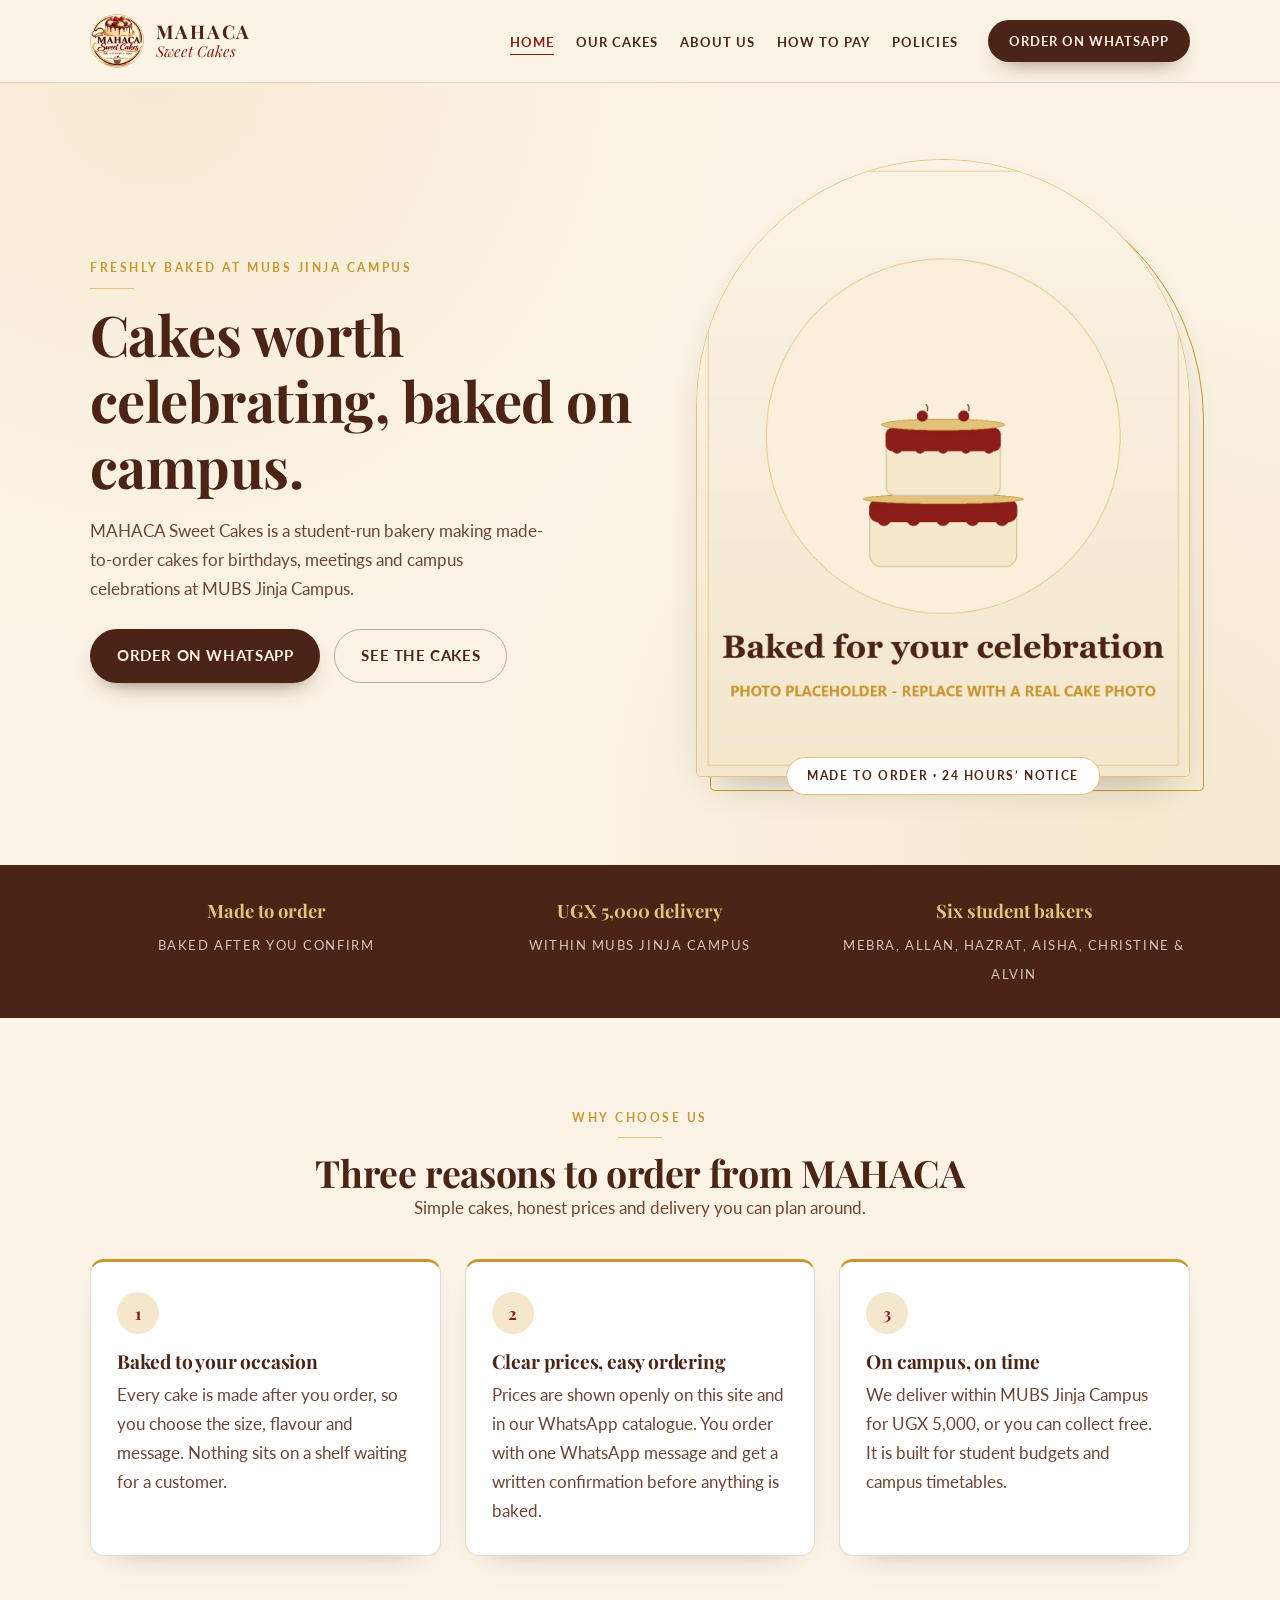
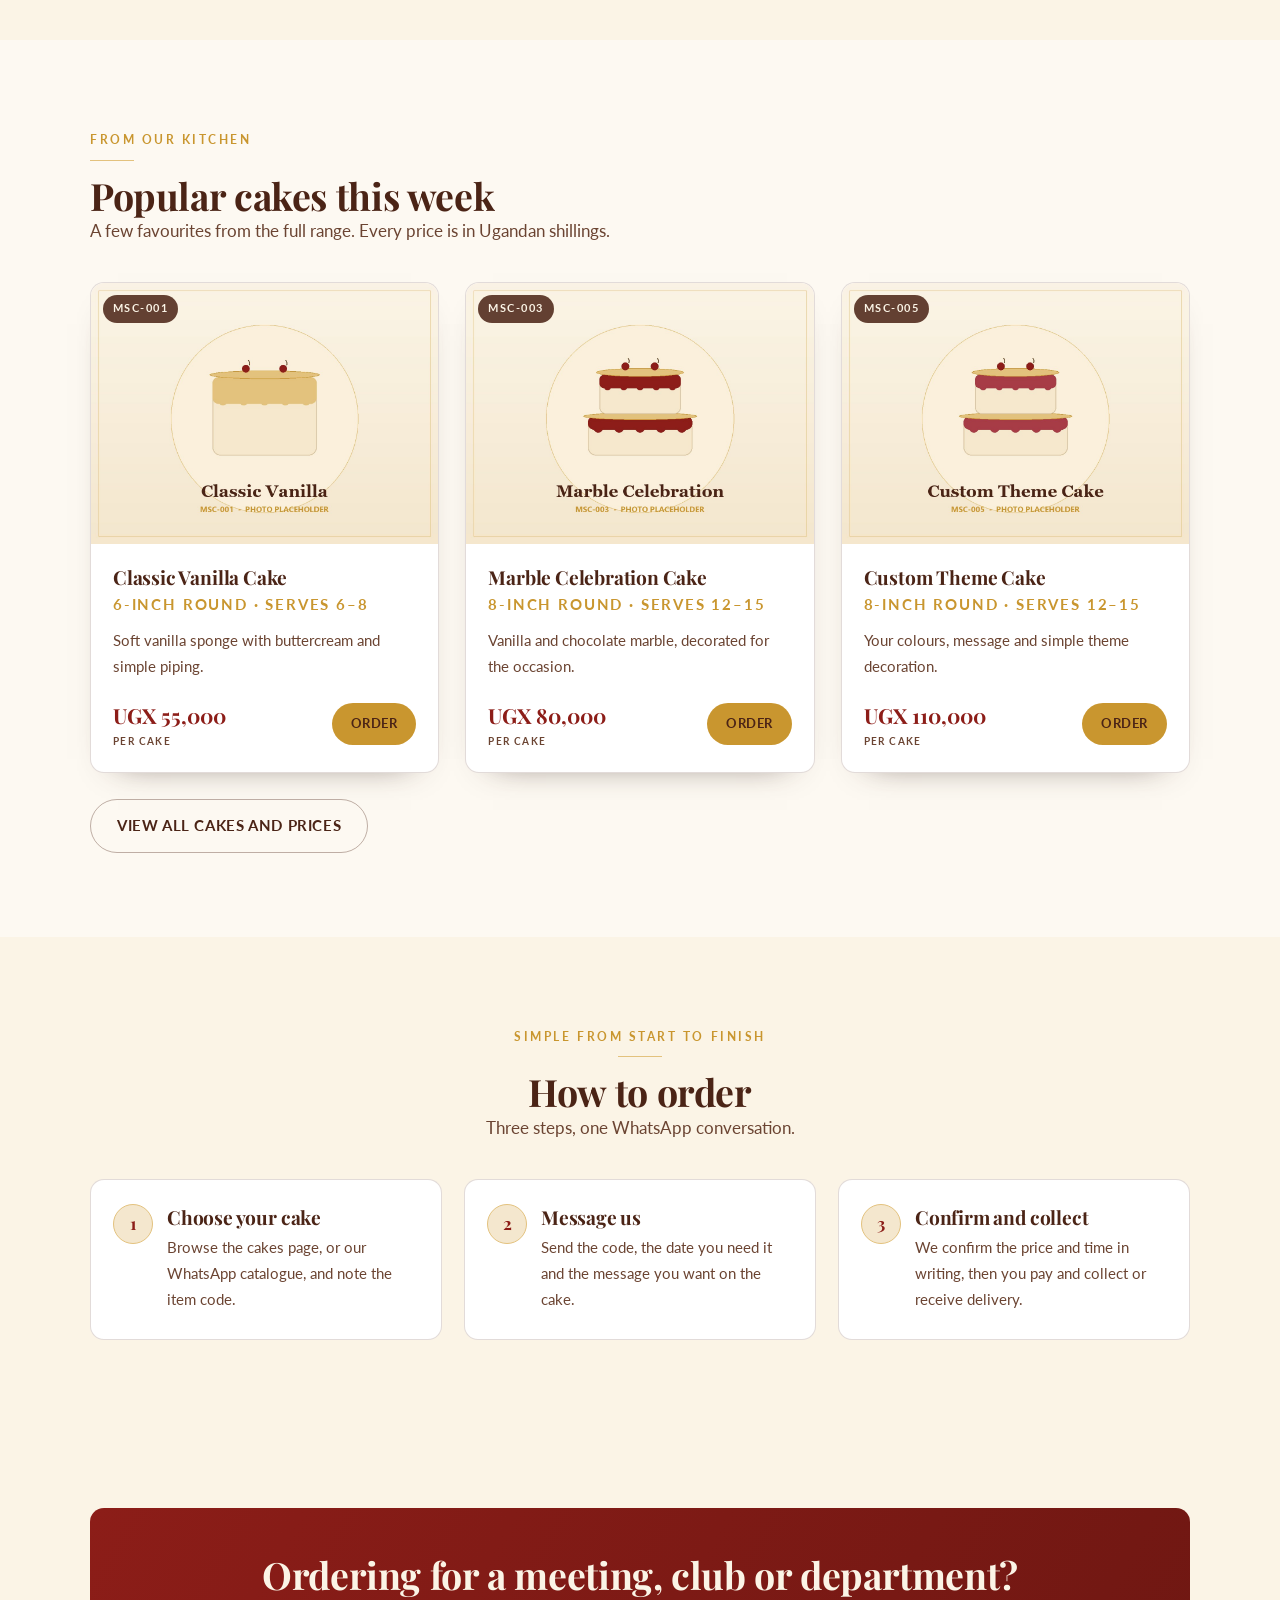
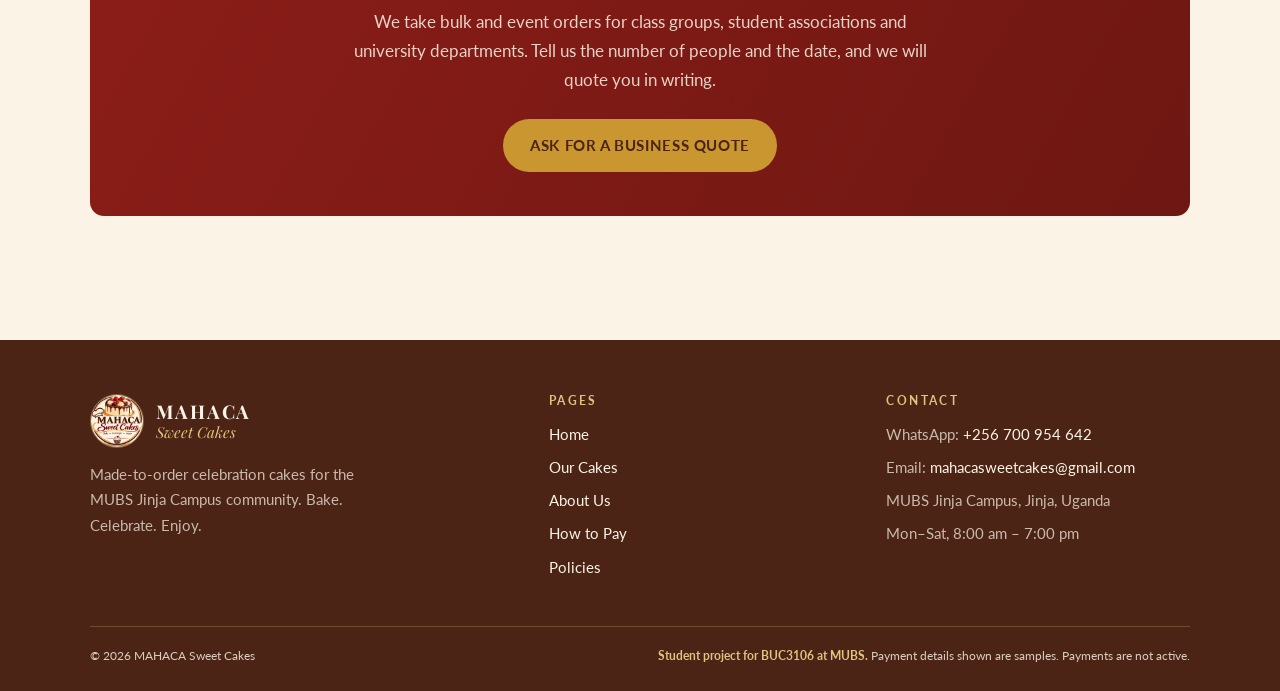
==== index.html @ 03cca128 "first commit" ====
<!DOCTYPE html>
<html lang="en">
<head>
  <meta charset="UTF-8">
  <meta name="viewport" content="width=device-width, initial-scale=1.0">
  <title>MAHACA Sweet Cakes | Made-to-order cakes at MUBS Jinja Campus</title>
  <meta name="description" content="MAHACA Sweet Cakes is a student-run bakery making made-to-order celebration cakes for the MUBS Jinja Campus community. Browse the cakes and order on WhatsApp.">
  <link rel="icon" type="image/png" href="images/logo.png">

  <!-- Fonts: Playfair Display for headings, Lato for body text -->
  <link rel="preconnect" href="https://fonts.googleapis.com">
  <link rel="preconnect" href="https://fonts.gstatic.com" crossorigin>
  <link href="https://fonts.googleapis.com/css2?family=Lato:wght@400;700&family=Playfair+Display:ital,wght@0,600;0,700;1,500&display=swap" rel="stylesheet">

  <!-- One stylesheet is shared by every page of the site -->
  <link rel="stylesheet" href="style.css">
</head>
<body>

<a class="skip-link" href="#main">Skip to content</a>


<!-- ============ HEADER AND MENU (same on every page) ============ -->
<header class="site-header">
  <div class="container">

    <a class="brand" href="index.html">
      <img class="brand-mark" src="images/logo.png" alt="MAHACA Sweet Cakes logo" width="54" height="54">
      <span>
        <span class="brand-name">Mahaca</span>
        <span class="brand-sub">Sweet Cakes</span>
      </span>
    </a>

    <nav class="site-nav" aria-label="Main menu">
      <!-- Hidden checkbox: on a phone, tapping the menu button opens the menu.
           This keeps the site HTML and CSS only, with no JavaScript. -->
      <input class="menu-toggle" type="checkbox" id="menu-toggle">
      <label class="menu-btn" for="menu-toggle">
        <span></span><span></span><span></span>
        <span class="sr-only">Open menu</span>
      </label>

      <ul class="nav-list">
        <li><a href="index.html" aria-current="page">Home</a></li>
        <li><a href="products.html">Our Cakes</a></li>
        <li><a href="about.html">About Us</a></li>
        <li><a href="pay.html">How to Pay</a></li>
        <li><a href="policies.html">Policies</a></li>
        <li class="nav-cta">
          <a class="btn btn--primary btn--small" href="https://wa.me/256700954642?text=Hello%20MAHACA%20Sweet%20Cakes%2C%20I%20would%20like%20to%20order%20a%20cake.">Order on WhatsApp</a>
        </li>
      </ul>
    </nav>

  </div>
</header>

<main id="main">

  <!-- ============ HERO: big heading, one sentence about us, order button ============ -->
  <section class="hero">
    <div class="container hero-grid">

      <div class="hero-copy">
        <span class="eyebrow">Freshly baked at MUBS Jinja Campus</span>
        <h1>Cakes worth celebrating, baked on campus.</h1>
        <p class="lead">
          MAHACA Sweet Cakes is a student-run bakery making made-to-order cakes for
          birthdays, meetings and campus celebrations at MUBS Jinja Campus.
        </p>
        <div class="btn-row">
          <a class="btn btn--primary" href="https://wa.me/256700954642?text=Hello%20MAHACA%20Sweet%20Cakes%2C%20I%20would%20like%20to%20order%20a%20cake.">Order on WhatsApp</a>
          <a class="btn btn--ghost" href="products.html">See the cakes</a>
        </div>
      </div>

      <figure class="hero-figure">
        <!-- Replace images/hero.jpg with a real photo of your cake -->
        <img src="images/hero.jpg" alt="Illustration of a two-tier celebration cake with chocolate and cream icing" width="1200" height="1500">
        <figcaption class="hero-badge">Made to order &middot; 24 hours&rsquo; notice</figcaption>
      </figure>

    </div>
  </section>

  <!-- ============ QUICK FACTS STRIP ============ -->
  <section class="facts" aria-label="At a glance">
    <div class="container facts-grid">
      <div class="fact">
        <strong>Made to order</strong>
        <span>Baked after you confirm</span>
      </div>
      <div class="fact">
        <strong>UGX 5,000 delivery</strong>
        <span>Within MUBS Jinja Campus</span>
      </div>
      <div class="fact">
        <strong>Six student bakers</strong>
        <span>Mebra, Allan, Hazrat, Aisha, Christine &amp; Alvin</span>
      </div>
    </div>
  </section>

  <!-- ============ THREE REASONS TO CHOOSE US (required on the home page) ============ -->
  <section class="section" id="why-us">
    <div class="container">

      <div class="section-head section-head--center">
        <span class="eyebrow">Why choose us</span>
        <h2>Three reasons to order from MAHACA</h2>
        <p class="lead">Simple cakes, honest prices and delivery you can plan around.</p>
      </div>

      <div class="reasons">

        <article class="reason">
          <span class="reason-number">1</span>
          <h3>Baked to your occasion</h3>
          <p>
            Every cake is made after you order, so you choose the size, flavour and
            message. Nothing sits on a shelf waiting for a customer.
          </p>
        </article>

        <article class="reason">
          <span class="reason-number">2</span>
          <h3>Clear prices, easy ordering</h3>
          <p>
            Prices are shown openly on this site and in our WhatsApp catalogue.
            You order with one WhatsApp message and get a written confirmation
            before anything is baked.
          </p>
        </article>

        <article class="reason">
          <span class="reason-number">3</span>
          <h3>On campus, on time</h3>
          <p>
            We deliver within MUBS Jinja Campus for UGX 5,000, or you can collect
            free. It is built for student budgets and campus timetables.
          </p>
        </article>

      </div>
    </div>
  </section>

  <!-- ============ FEATURED CAKES ============ -->
  <section class="section" id="featured" style="background: rgba(255,255,255,0.5);">
    <div class="container">

      <div class="section-head">
        <span class="eyebrow">From our kitchen</span>
        <h2>Popular cakes this week</h2>
        <p class="lead">A few favourites from the full range. Every price is in Ugandan shillings.</p>
      </div>

      <div class="product-grid">

        <article class="product-card">
          <div class="product-media">
            <img src="images/product1.jpg" alt="Placeholder photo of the Classic Vanilla Cake" width="1200" height="900" loading="lazy">
            <span class="product-code">MSC-001</span>
          </div>
          <div class="product-body">
            <h3>Classic Vanilla Cake</h3>
            <p class="product-size">6-inch round &middot; serves 6&ndash;8</p>
            <p>Soft vanilla sponge with buttercream and simple piping.</p>
            <div class="product-foot">
              <span class="price">UGX 55,000<small>per cake</small></span>
              <a class="btn btn--gold btn--small" href="https://wa.me/256700954642?text=Hello%20MAHACA%2C%20I%20would%20like%20to%20order%20MSC-001%20Classic%20Vanilla%20Cake.">Order</a>
            </div>
          </div>
        </article>

        <article class="product-card">
          <div class="product-media">
            <img src="images/product3.jpg" alt="Placeholder photo of the Marble Celebration Cake" width="1200" height="900" loading="lazy">
            <span class="product-code">MSC-003</span>
          </div>
          <div class="product-body">
            <h3>Marble Celebration Cake</h3>
            <p class="product-size">8-inch round &middot; serves 12&ndash;15</p>
            <p>Vanilla and chocolate marble, decorated for the occasion.</p>
            <div class="product-foot">
              <span class="price">UGX 80,000<small>per cake</small></span>
              <a class="btn btn--gold btn--small" href="https://wa.me/256700954642?text=Hello%20MAHACA%2C%20I%20would%20like%20to%20order%20MSC-003%20Marble%20Celebration%20Cake.">Order</a>
            </div>
          </div>
        </article>

        <article class="product-card">
          <div class="product-media">
            <img src="images/product5.jpg" alt="Placeholder photo of the Custom Theme Cake" width="1200" height="900" loading="lazy">
            <span class="product-code">MSC-005</span>
          </div>
          <div class="product-body">
            <h3>Custom Theme Cake</h3>
            <p class="product-size">8-inch round &middot; serves 12&ndash;15</p>
            <p>Your colours, message and simple theme decoration.</p>
            <div class="product-foot">
              <span class="price">UGX 110,000<small>per cake</small></span>
              <a class="btn btn--gold btn--small" href="https://wa.me/256700954642?text=Hello%20MAHACA%2C%20I%20would%20like%20to%20order%20MSC-005%20Custom%20Theme%20Cake.">Order</a>
            </div>
          </div>
        </article>

      </div>

      <div class="btn-row">
        <a class="btn btn--ghost" href="products.html">View all cakes and prices</a>
      </div>

    </div>
  </section>

  <!-- ============ HOW ORDERING WORKS ============ -->
  <section class="section" id="how-to-order">
    <div class="container">

      <div class="section-head section-head--center">
        <span class="eyebrow">Simple from start to finish</span>
        <h2>How to order</h2>
        <p class="lead">Three steps, one WhatsApp conversation.</p>
      </div>

      <div class="steps">
        <div class="step">
          <h3>Choose your cake</h3>
          <p>Browse the cakes page, or our WhatsApp catalogue, and note the item code.</p>
        </div>
        <div class="step">
          <h3>Message us</h3>
          <p>Send the code, the date you need it and the message you want on the cake.</p>
        </div>
        <div class="step">
          <h3>Confirm and collect</h3>
          <p>We confirm the price and time in writing, then you pay and collect or receive delivery.</p>
        </div>
      </div>

    </div>
  </section>

  <!-- ============ BUSINESS / BULK ORDERS ============ -->
  <section class="section section--tight">
    <div class="container">
      <div class="bulk-banner">
        <h2>Ordering for a meeting, club or department?</h2>
        <p>
          We take bulk and event orders for class groups, student associations and
          university departments. Tell us the number of people and the date, and we
          will quote you in writing.
        </p>
        <a class="btn btn--gold" href="https://wa.me/256700954642?text=Hello%20MAHACA%2C%20I%20would%20like%20a%20quote%20for%20a%20bulk%20or%20event%20cake%20order.">Ask for a business quote</a>
      </div>
    </div>
  </section>

</main>

<!-- ============ FOOTER (same on every page) ============ -->
<footer class="site-footer">
  <div class="container">

    <div class="footer-grid">

      <div class="footer-brand">
        <a class="brand" href="index.html">
          <img class="brand-mark" src="images/logo.png" alt="" width="54" height="54">
          <span>
            <span class="brand-name">Mahaca</span>
            <span class="brand-sub">Sweet Cakes</span>
          </span>
        </a>
        <p>Made-to-order celebration cakes for the MUBS Jinja Campus community. Bake. Celebrate. Enjoy.</p>
      </div>

      <div>
        <h4>Pages</h4>
        <ul class="footer-links">
          <li><a href="index.html">Home</a></li>
          <li><a href="products.html">Our Cakes</a></li>
          <li><a href="about.html">About Us</a></li>
          <li><a href="pay.html">How to Pay</a></li>
          <li><a href="policies.html">Policies</a></li>
        </ul>
      </div>

      <div>
        <h4>Contact</h4>
        <ul class="footer-links">
          <!-- Business WhatsApp number. Replace here and in the footer of every page if it changes. -->
          <li>WhatsApp: <a href="https://wa.me/256700954642?text=Hello%20MAHACA%20Sweet%20Cakes%2C%20I%20would%20like%20to%20ask%20about%20an%20order.">+256 700 954 642</a></li>
          <li>Email: <a href="mailto:mahacasweetcakes@gmail.com">mahacasweetcakes@gmail.com</a></li>
          <li>MUBS Jinja Campus, Jinja, Uganda</li>
          <li>Mon&ndash;Sat, 8:00 am &ndash; 7:00 pm</li>
        </ul>
      </div>

    </div>

    <div class="footer-bottom">
      <span>&copy; 2026 MAHACA Sweet Cakes</span>
      <span><strong>Student project for BUC3106 at MUBS.</strong> Payment details shown are samples. Payments are not active.</span>
    </div>

  </div>
</footer>

</body>
</html>
---- style.css ----
/* ============================================================
   MAHACA SWEET CAKES - shared stylesheet for every page
   BUC3106 student project, Makerere University Business School.
   Written in plain CSS. No frameworks, no JavaScript.
   Colours are taken from the MAHACA Sweet Cakes logo.
   ============================================================ */

/* ---------- 1. Colour and font settings used everywhere ---------- */
:root {
  --cream: #FBF4E6;        /* page background - the light cream of the logo */
  --cream-deep: #F4E7CE;   /* slightly darker cream for panels */
  --brown: #4B2416;        /* the chocolate brown of the MAHACA letters */
  --brown-soft: #6B4432;   /* softer brown for body text */
  --maroon: #8C1D18;       /* the deep red of "Sweet Cakes" */
  --gold: #C9962F;         /* the gold ribbon in the logo */
  --gold-light: #E3C27E;   /* pale gold for lines and accents */
  --ink: #33221B;          /* near-black brown for strong text */
  --white: #FFFFFF;
  --line: rgba(75, 36, 22, 0.16);
  --shadow: 0 18px 44px -24px rgba(51, 34, 27, 0.45);
  --radius: 14px;
  --max-width: 1140px;
  --font-heading: "Playfair Display", Georgia, "Times New Roman", serif;
  --font-body: "Lato", "Segoe UI", Arial, sans-serif;
}

/* ---------- 2. Basic reset and page defaults ---------- */
* {
  box-sizing: border-box;
  margin: 0;
  padding: 0;
}

html {
  scroll-behavior: smooth;
  -webkit-text-size-adjust: 100%;
}

body {
  font-family: var(--font-body);
  font-size: 17px;
  line-height: 1.7;
  color: var(--ink);
  background: var(--cream);
  /* a very faint paper texture made with two soft gradients */
  background-image:
    radial-gradient(circle at 12% 8%, rgba(227, 194, 126, 0.18), transparent 42%),
    radial-gradient(circle at 88% 92%, rgba(201, 150, 47, 0.12), transparent 46%);
  background-attachment: fixed;
}

/* height:auto lets each picture keep its own shape instead of using the
   height written in the HTML tag. */
img {
  max-width: 100%;
  height: auto;
  display: block;
}

a {
  color: var(--maroon);
  text-decoration: none;
}

a:hover {
  text-decoration: underline;
}

h1, h2, h3, h4 {
  font-family: var(--font-heading);
  font-weight: 700;
  line-height: 1.18;
  color: var(--brown);
  letter-spacing: -0.01em;
}

h1 { font-size: clamp(2.1rem, 5.4vw, 3.5rem); }
h2 { font-size: clamp(1.6rem, 3.4vw, 2.35rem); }
h3 { font-size: 1.2rem; }

p { color: var(--brown-soft); }

/* Keyboard users can skip straight to the content */
.skip-link {
  position: absolute;
  left: -9999px;
  top: 0;
  background: var(--brown);
  color: var(--white);
  padding: 10px 16px;
  z-index: 100;
}
.skip-link:focus { left: 12px; top: 12px; }

/* Screen-reader-only text */
.sr-only {
  position: absolute;
  width: 1px; height: 1px;
  padding: 0; margin: -1px;
  overflow: hidden;
  clip: rect(0 0 0 0);
  white-space: nowrap;
  border: 0;
}

/* ---------- 3. Layout helpers ---------- */
.container {
  width: 100%;
  max-width: var(--max-width);
  margin: 0 auto;
  padding: 0 20px;
}

.section { padding: 64px 0; }
.section--tight { padding: 44px 0; }

.section-head {
  max-width: 680px;
  margin-bottom: 36px;
}

.section-head--center {
  margin-left: auto;
  margin-right: auto;
  text-align: center;
}

/* Small uppercase label above a heading */
.eyebrow {
  display: inline-block;
  font-family: var(--font-body);
  font-size: 0.72rem;
  font-weight: 700;
  letter-spacing: 0.22em;
  text-transform: uppercase;
  color: var(--gold);
  margin-bottom: 12px;
}

.eyebrow::after {
  content: "";
  display: block;
  width: 44px;
  height: 1px;
  background: var(--gold-light);
  margin-top: 10px;
}

.section-head--center .eyebrow::after { margin-left: auto; margin-right: auto; }

.lead {
  font-size: 1.06rem;
  color: var(--brown-soft);
}

/* ---------- 4. Buttons ---------- */
.btn {
  display: inline-flex;
  align-items: center;
  justify-content: center;
  gap: 10px;
  min-height: 50px;
  padding: 13px 26px;
  border-radius: 999px;
  border: 1px solid transparent;
  font-family: var(--font-body);
  font-size: 0.95rem;
  font-weight: 700;
  letter-spacing: 0.04em;
  text-transform: uppercase;
  cursor: pointer;
  transition: transform 0.18s ease, box-shadow 0.18s ease, background 0.18s ease, color 0.18s ease;
}

.btn:hover { text-decoration: none; transform: translateY(-1px); }

.btn--primary {
  background: var(--brown);
  color: var(--cream);
  box-shadow: 0 10px 24px -14px rgba(75, 36, 22, 0.9);
}
.btn--primary:hover { background: var(--maroon); }

.btn--gold {
  background: var(--gold);
  color: var(--brown);
}
.btn--gold:hover { background: var(--gold-light); }

.btn--ghost {
  background: transparent;
  color: var(--brown);
  border-color: rgba(75, 36, 22, 0.35);
}
.btn--ghost:hover { border-color: var(--brown); background: rgba(75, 36, 22, 0.05); }

.btn--small { min-height: 42px; padding: 9px 18px; font-size: 0.8rem; }

.btn-row {
  display: flex;
  flex-wrap: wrap;
  gap: 14px;
  margin-top: 26px;
}

/* ---------- 5. (Top notice bar removed - the student project statement
   stays in the footer of every page, as the brief requires.) ---------- */

/* ---------- 6. Header and navigation ---------- */
.site-header {
  position: sticky;
  top: 0;
  z-index: 50;
  background: rgba(251, 244, 230, 0.96);
  backdrop-filter: blur(6px);
  border-bottom: 1px solid var(--line);
}

.site-header .container {
  display: flex;
  align-items: center;
  justify-content: space-between;
  gap: 20px;
  min-height: 82px;
}

.brand {
  display: flex;
  align-items: center;
  gap: 12px;
  color: var(--brown);
}
.brand:hover { text-decoration: none; }

.brand-mark {
  width: 54px;
  height: 54px;
  border-radius: 50%;
  object-fit: cover;
  border: 1px solid var(--gold-light);
}

.brand-name {
  display: block;
  font-family: var(--font-heading);
  font-weight: 700;
  font-size: 1.18rem;
  letter-spacing: 0.1em;
  line-height: 1.1;
  color: var(--brown);
  text-transform: uppercase;
}

.brand-sub {
  display: block;
  font-family: var(--font-heading);
  font-style: italic;
  font-size: 0.95rem;
  color: var(--maroon);
  line-height: 1.2;
}

/* The navigation. On a phone it is opened with a hidden checkbox - 
   this keeps the site HTML and CSS only, as the brief asks. */
.site-nav { position: relative; }

.menu-toggle {
  position: absolute;
  opacity: 0;
  pointer-events: none;
}

.menu-btn {
  display: none;
  flex-direction: column;
  justify-content: center;
  gap: 5px;
  width: 46px;
  height: 46px;
  padding: 0 11px;
  border: 1px solid var(--line);
  border-radius: 10px;
  background: var(--white);
  cursor: pointer;
}

.menu-btn span {
  display: block;
  height: 2px;
  background: var(--brown);
  border-radius: 2px;
}

.nav-list {
  display: flex;
  align-items: center;
  gap: 22px;
  list-style: none;
}

.nav-list a {
  font-size: 0.8rem;
  font-weight: 700;
  letter-spacing: 0.08em;
  text-transform: uppercase;
  white-space: nowrap;
  color: var(--brown);
  padding-bottom: 4px;
  border-bottom: 1px solid transparent;
}
.nav-list a:hover { text-decoration: none; border-bottom-color: var(--gold); }

/* The order button keeps its light text on the dark background, and its
   normal button padding, even though it sits inside the menu. */
.nav-list a.btn {
  color: var(--cream);
  padding: 9px 20px;
  border-bottom: 0;
}
.nav-list a.btn:hover { color: var(--cream); }

.nav-list a[aria-current="page"] {
  color: var(--maroon);
  border-bottom-color: var(--maroon);
}

.nav-cta { margin-left: 8px; }

/* ---------- 7. Hero (front page) ---------- */
.hero { padding: 56px 0 64px; }

.hero-grid {
  display: grid;
  gap: 40px;
  align-items: center;
}

.hero-copy h1 { margin-bottom: 18px; }

.hero-copy .lead { max-width: 46ch; }

.hero-figure {
  position: relative;
  margin: 0;
}

.hero-figure img {
  width: 100%;
  aspect-ratio: 4 / 5;
  object-fit: cover;
  border-radius: 999px 999px 18px 18px;
  border: 1px solid var(--gold-light);
  box-shadow: var(--shadow);
}

/* thin decorative gold frame behind the hero picture */
.hero-figure::before {
  content: "";
  position: absolute;
  inset: 14px -14px -14px 14px;
  border: 1px solid var(--gold);
  border-radius: 999px 999px 18px 18px;
  z-index: -1;
}

.hero-badge {
  position: absolute;
  left: 50%;
  bottom: -18px;
  transform: translateX(-50%);
  white-space: nowrap;
  background: var(--white);
  border: 1px solid var(--gold-light);
  border-radius: 999px;
  padding: 8px 20px;
  font-size: 0.72rem;
  font-weight: 700;
  letter-spacing: 0.14em;
  text-transform: uppercase;
  color: var(--brown);
  box-shadow: var(--shadow);
}

/* ---------- 8. Quick facts strip ---------- */
.facts {
  background: var(--brown);
  color: var(--cream);
  padding: 30px 0;
}

.facts-grid {
  display: grid;
  gap: 22px;
  text-align: center;
}

.fact strong {
  display: block;
  font-family: var(--font-heading);
  font-size: 1.15rem;
  color: var(--gold-light);
  margin-bottom: 4px;
}

.fact span {
  font-size: 0.8rem;
  letter-spacing: 0.12em;
  text-transform: uppercase;
  color: rgba(251, 244, 230, 0.78);
}

/* ---------- 9. Generic card ---------- */
.card {
  background: var(--white);
  border: 1px solid var(--line);
  border-radius: var(--radius);
  padding: 28px;
  box-shadow: 0 10px 30px -24px rgba(51, 34, 27, 0.6);
}

.card h3 { margin-bottom: 8px; }
.card p:last-child { margin-bottom: 0; }

/* ---------- 10. Reasons to choose us ---------- */
.reasons {
  display: grid;
  gap: 24px;
}

.reason {
  padding: 30px 26px;
  background: var(--white);
  border: 1px solid var(--line);
  border-top: 3px solid var(--gold);
  border-radius: var(--radius);
  box-shadow: 0 12px 30px -26px rgba(51, 34, 27, 0.7);
}

.reason-number {
  display: inline-flex;
  align-items: center;
  justify-content: center;
  width: 42px;
  height: 42px;
  border-radius: 50%;
  background: var(--cream-deep);
  color: var(--maroon);
  font-family: var(--font-heading);
  font-weight: 700;
  font-size: 1.05rem;
  margin-bottom: 16px;
}

.reason h3 { margin-bottom: 8px; }

/* ---------- 11. Product grid and product cards ---------- */
.product-grid {
  display: grid;
  gap: 26px;
  grid-template-columns: 1fr;
}

.product-card {
  display: flex;
  flex-direction: column;
  background: var(--white);
  border: 1px solid var(--line);
  border-radius: var(--radius);
  overflow: hidden;
  box-shadow: 0 14px 34px -28px rgba(51, 34, 27, 0.8);
  transition: transform 0.2s ease, box-shadow 0.2s ease;
}

.product-card:hover {
  transform: translateY(-4px);
  box-shadow: 0 22px 44px -26px rgba(51, 34, 27, 0.5);
}

.product-media {
  position: relative;
  background: var(--cream-deep);
}

.product-media img {
  width: 100%;
  aspect-ratio: 4 / 3;
  object-fit: cover;
}

.product-code {
  position: absolute;
  top: 12px;
  left: 12px;
  background: rgba(75, 36, 22, 0.86);
  color: var(--cream);
  font-size: 0.66rem;
  font-weight: 700;
  letter-spacing: 0.14em;
  padding: 5px 10px;
  border-radius: 999px;
}

.product-body {
  display: flex;
  flex-direction: column;
  flex: 1;
  padding: 22px;
}

.product-body h3 { margin-bottom: 4px; }

.product-size {
  font-size: 0.76rem;
  font-weight: 700;
  letter-spacing: 0.12em;
  text-transform: uppercase;
  color: var(--gold);
  margin-bottom: 10px;
}

.product-body p { font-size: 0.95rem; }

.product-foot {
  display: flex;
  align-items: center;
  justify-content: space-between;
  gap: 14px;
  margin-top: auto;
  padding-top: 18px;
}

.price {
  font-family: var(--font-heading);
  font-size: 1.3rem;
  font-weight: 700;
  color: var(--maroon);
  white-space: nowrap;
}

.price small {
  display: block;
  font-family: var(--font-body);
  font-size: 0.62rem;
  font-weight: 700;
  letter-spacing: 0.14em;
  text-transform: uppercase;
  color: var(--brown-soft);
}

/* Collection heading inside the products page */
.collection-head {
  display: flex;
  align-items: baseline;
  gap: 16px;
  margin: 48px 0 22px;
  padding-bottom: 12px;
  border-bottom: 1px solid var(--gold-light);
}
.collection-head:first-of-type { margin-top: 8px; }
.collection-head h2 { font-size: clamp(1.4rem, 2.6vw, 1.8rem); }
.collection-head span {
  font-size: 0.74rem;
  font-weight: 700;
  letter-spacing: 0.16em;
  text-transform: uppercase;
  color: var(--gold);
}

/* ---------- 12. Page banner used on inner pages ---------- */
.page-banner {
  background: var(--brown);
  color: var(--cream);
  padding: 52px 0;
  text-align: center;
}

.page-banner h1 {
  color: var(--cream);
  margin-bottom: 12px;
}

.page-banner p {
  color: rgba(251, 244, 230, 0.82);
  max-width: 60ch;
  margin: 0 auto;
}

.page-banner .eyebrow { color: var(--gold-light); }
.page-banner .eyebrow::after { background: rgba(227, 194, 126, 0.6); margin-left: auto; margin-right: auto; }

/* ---------- 13. Two column text block ---------- */
.split {
  display: grid;
  gap: 34px;
  align-items: start;
}

.split img {
  border-radius: var(--radius);
  border: 1px solid var(--gold-light);
  box-shadow: var(--shadow);
  aspect-ratio: 4 / 3;
  object-fit: cover;
  width: 100%;
}

.prose h2 { margin-bottom: 14px; }
.prose h3 { margin: 26px 0 8px; }
.prose p { margin-bottom: 14px; }
.prose ul { margin: 0 0 16px 20px; }
.prose li { margin-bottom: 8px; }
.prose strong { color: var(--brown); }

/* ---------- 14. Ordering steps ---------- */
.steps {
  display: grid;
  gap: 22px;
  counter-reset: step;
}

.step {
  position: relative;
  padding: 26px 24px 26px 76px;
  background: var(--white);
  border: 1px solid var(--line);
  border-radius: var(--radius);
}

.step::before {
  counter-increment: step;
  content: counter(step);
  position: absolute;
  left: 22px;
  top: 24px;
  width: 38px;
  height: 38px;
  display: flex;
  align-items: center;
  justify-content: center;
  border-radius: 50%;
  background: var(--cream-deep);
  border: 1px solid var(--gold-light);
  font-family: var(--font-heading);
  font-weight: 700;
  color: var(--maroon);
}

.step h3 { margin-bottom: 6px; }
.step p { font-size: 0.96rem; }

/* ---------- 15. Business / bulk order banner ---------- */
.bulk-banner {
  position: relative;
  overflow: hidden;
  background: linear-gradient(120deg, var(--maroon), #6E1712);
  color: var(--cream);
  border-radius: var(--radius);
  padding: 44px 32px;
  text-align: center;
}

.bulk-banner h2 { color: var(--cream); margin-bottom: 12px; }
.bulk-banner p { color: rgba(251, 244, 230, 0.85); max-width: 58ch; margin: 0 auto; }
.bulk-banner .btn { margin-top: 24px; }

/* ---------- 16. Payment methods ---------- */
.pay-grid {
  display: grid;
  gap: 24px;
}

.pay-card {
  background: var(--white);
  border: 1px solid var(--line);
  border-radius: var(--radius);
  padding: 28px;
  box-shadow: 0 12px 30px -26px rgba(51, 34, 27, 0.7);
}

.pay-card__head {
  display: flex;
  align-items: center;
  gap: 12px;
  margin-bottom: 6px;
}

.pay-card__head h2, .pay-card__head h3 { font-size: 1.25rem; margin: 0; }

.pay-tag {
  font-size: 0.64rem;
  font-weight: 700;
  letter-spacing: 0.14em;
  text-transform: uppercase;
  background: var(--cream-deep);
  color: var(--maroon);
  padding: 4px 9px;
  border-radius: 999px;
  white-space: nowrap;
}

.pay-card ol { margin: 16px 0 0 20px; }
.pay-card ol li { margin-bottom: 10px; }

.pay-details {
  margin-top: 18px;
  padding: 14px 16px;
  background: var(--cream);
  border: 1px dashed var(--gold);
  border-radius: 10px;
  font-size: 0.92rem;
}

.pay-details dt {
  font-size: 0.64rem;
  font-weight: 700;
  letter-spacing: 0.14em;
  text-transform: uppercase;
  color: var(--brown-soft);
}

.pay-details dd {
  font-weight: 700;
  color: var(--brown);
  margin-bottom: 8px;
  word-break: break-word;
}
.pay-details dd:last-child { margin-bottom: 0; }

.sample {
  display: inline-block;
  font-size: 0.6rem;
  font-weight: 700;
  letter-spacing: 0.12em;
  text-transform: uppercase;
  color: var(--maroon);
  background: #FBE6E2;
  border: 1px solid #E7B7AE;
  border-radius: 4px;
  padding: 1px 6px;
  vertical-align: middle;
  margin-left: 4px;
}

/* Big warning / notice box */
.notice-box {
  display: flex;
  gap: 14px;
  align-items: flex-start;
  background: #FBE6E2;
  border: 1px solid #E7B7AE;
  border-left: 4px solid var(--maroon);
  border-radius: 10px;
  padding: 18px 20px;
  margin: 26px 0;
}

.notice-box p { margin: 0; color: #6B211C; font-size: 0.96rem; }
.notice-box strong { color: var(--maroon); }

/* ---------- 17. Policies page ---------- */
.policy-block {
  background: var(--white);
  border: 1px solid var(--line);
  border-radius: var(--radius);
  padding: 30px 28px;
  margin-bottom: 24px;
}

.policy-block h2 {
  font-size: 1.45rem;
  margin-bottom: 8px;
  padding-bottom: 10px;
  border-bottom: 1px solid var(--gold-light);
}

.policy-meta {
  font-size: 0.72rem;
  font-weight: 700;
  letter-spacing: 0.12em;
  text-transform: uppercase;
  color: var(--gold);
  margin-bottom: 16px;
}

.policy-block h3 { margin: 20px 0 6px; font-size: 1.02rem; }
.policy-block p, .policy-block li { font-size: 0.96rem; }
.policy-block ul { margin: 0 0 12px 20px; }

.about-founder {
  display: flex;
  gap: 14px;
  align-items: baseline;
  padding: 14px 0;
  border-bottom: 1px solid var(--line);
}
.about-founder:last-child { border-bottom: 0; }

.about-founder strong {
  font-family: var(--font-heading);
  font-size: 1.05rem;
  color: var(--brown);
  min-width: 110px;
}

.about-founder span { font-size: 0.9rem; color: var(--brown-soft); }

/* ---------- 18. Footer ---------- */
.site-footer {
  background: var(--brown);
  color: rgba(251, 244, 230, 0.82);
  padding: 54px 0 26px;
  margin-top: 40px;
}

.footer-grid {
  display: grid;
  gap: 34px;
}

.site-footer h4 {
  color: var(--gold-light);
  font-family: var(--font-body);
  font-size: 0.74rem;
  font-weight: 700;
  letter-spacing: 0.2em;
  text-transform: uppercase;
  margin-bottom: 14px;
}

.site-footer p, .site-footer li { font-size: 0.92rem; color: rgba(251, 244, 230, 0.72); }
.site-footer a { color: var(--cream); }
.site-footer a:hover { color: var(--gold-light); }

.footer-links { list-style: none; }
.footer-links li { margin-bottom: 8px; }

.footer-brand .brand-name { color: var(--cream); }
.footer-brand .brand-sub { color: var(--gold-light); }
.footer-brand .brand-mark { border-color: rgba(227, 194, 126, 0.4); }
.footer-brand p { margin-top: 14px; max-width: 34ch; }

.footer-bottom {
  margin-top: 38px;
  padding-top: 20px;
  border-top: 1px solid rgba(227, 194, 126, 0.25);
  display: flex;
  flex-direction: column;
  gap: 8px;
  font-size: 0.78rem;
  line-height: 1.5;
  text-align: center;
}

.footer-bottom span { flex: 0 1 auto; }

.footer-bottom strong { color: var(--gold-light); }

/* ---------- 19. "Placeholder" highlight (delete once real details are in) ---------- */
.placeholder {
  background: #FFF4CC;
  border-bottom: 1px dashed #C9962F;
  color: #7A5A10;
  font-weight: 700;
  padding: 0 3px;
}

/* ---------- 20. Tablet and desktop layouts ---------- */
@media (min-width: 640px) {
  .facts-grid { grid-template-columns: repeat(3, 1fr); }
  .product-grid { grid-template-columns: repeat(2, 1fr); }
  .pay-grid { grid-template-columns: repeat(2, 1fr); }
  .footer-bottom { flex-direction: row; flex-wrap: wrap; justify-content: space-between; gap: 8px 24px; text-align: left; }
}

@media (min-width: 860px) {
  .hero-grid { grid-template-columns: 1.05fr 0.95fr; gap: 60px; }
  .reasons { grid-template-columns: repeat(3, 1fr); }
  .split { grid-template-columns: 1fr 1fr; gap: 50px; align-items: center; }
  .steps { grid-template-columns: repeat(3, 1fr); }
  .footer-grid { grid-template-columns: 1.4fr 1fr 1fr; }
  .section { padding: 84px 0; }
  .hero { padding: 76px 0 88px; }
}

@media (min-width: 1024px) {
  .product-grid { grid-template-columns: repeat(3, 1fr); }
}

/* ---------- 21. Mobile navigation ---------- */
@media (max-width: 859px) {
  .menu-btn { display: flex; }

  .nav-list {
    display: none;
    position: absolute;
    top: calc(100% + 14px);
    right: 0;
    width: min(300px, calc(100vw - 40px));
    flex-direction: column;
    align-items: stretch;
    gap: 0;
    background: var(--white);
    border: 1px solid var(--line);
    border-radius: 12px;
    padding: 10px;
    box-shadow: var(--shadow);
  }

  .menu-toggle:checked ~ .nav-list { display: flex; }

  .nav-list li { border-bottom: 1px solid var(--line); }
  .nav-list li:last-child { border-bottom: 0; }

  .nav-list a {
    display: block;
    padding: 13px 10px;
    border-bottom: 0;
  }

  .nav-list a[aria-current="page"] { border-bottom: 0; background: var(--cream); border-radius: 8px; }

  .nav-cta { margin: 10px 0 4px; }
  .nav-cta .btn { width: 100%; }
}

/* ---------- 22. Small phone tweaks ---------- */
@media (max-width: 420px) {
  body { font-size: 16px; }
  .brand-name { font-size: 1rem; }
  .brand-mark { width: 46px; height: 46px; }
  .hero-figure img { aspect-ratio: 1 / 1; }
  .hero-figure::before { border-radius: 999px 999px 18px 18px; }
  .btn { width: 100%; }
  .product-foot { flex-direction: column; align-items: flex-start; }
  .product-foot .btn { width: 100%; }
}

/* ---------- 23. Reduced motion ---------- */
@media (prefers-reduced-motion: reduce) {
  * { transition: none !important; scroll-behavior: auto !important; }
}
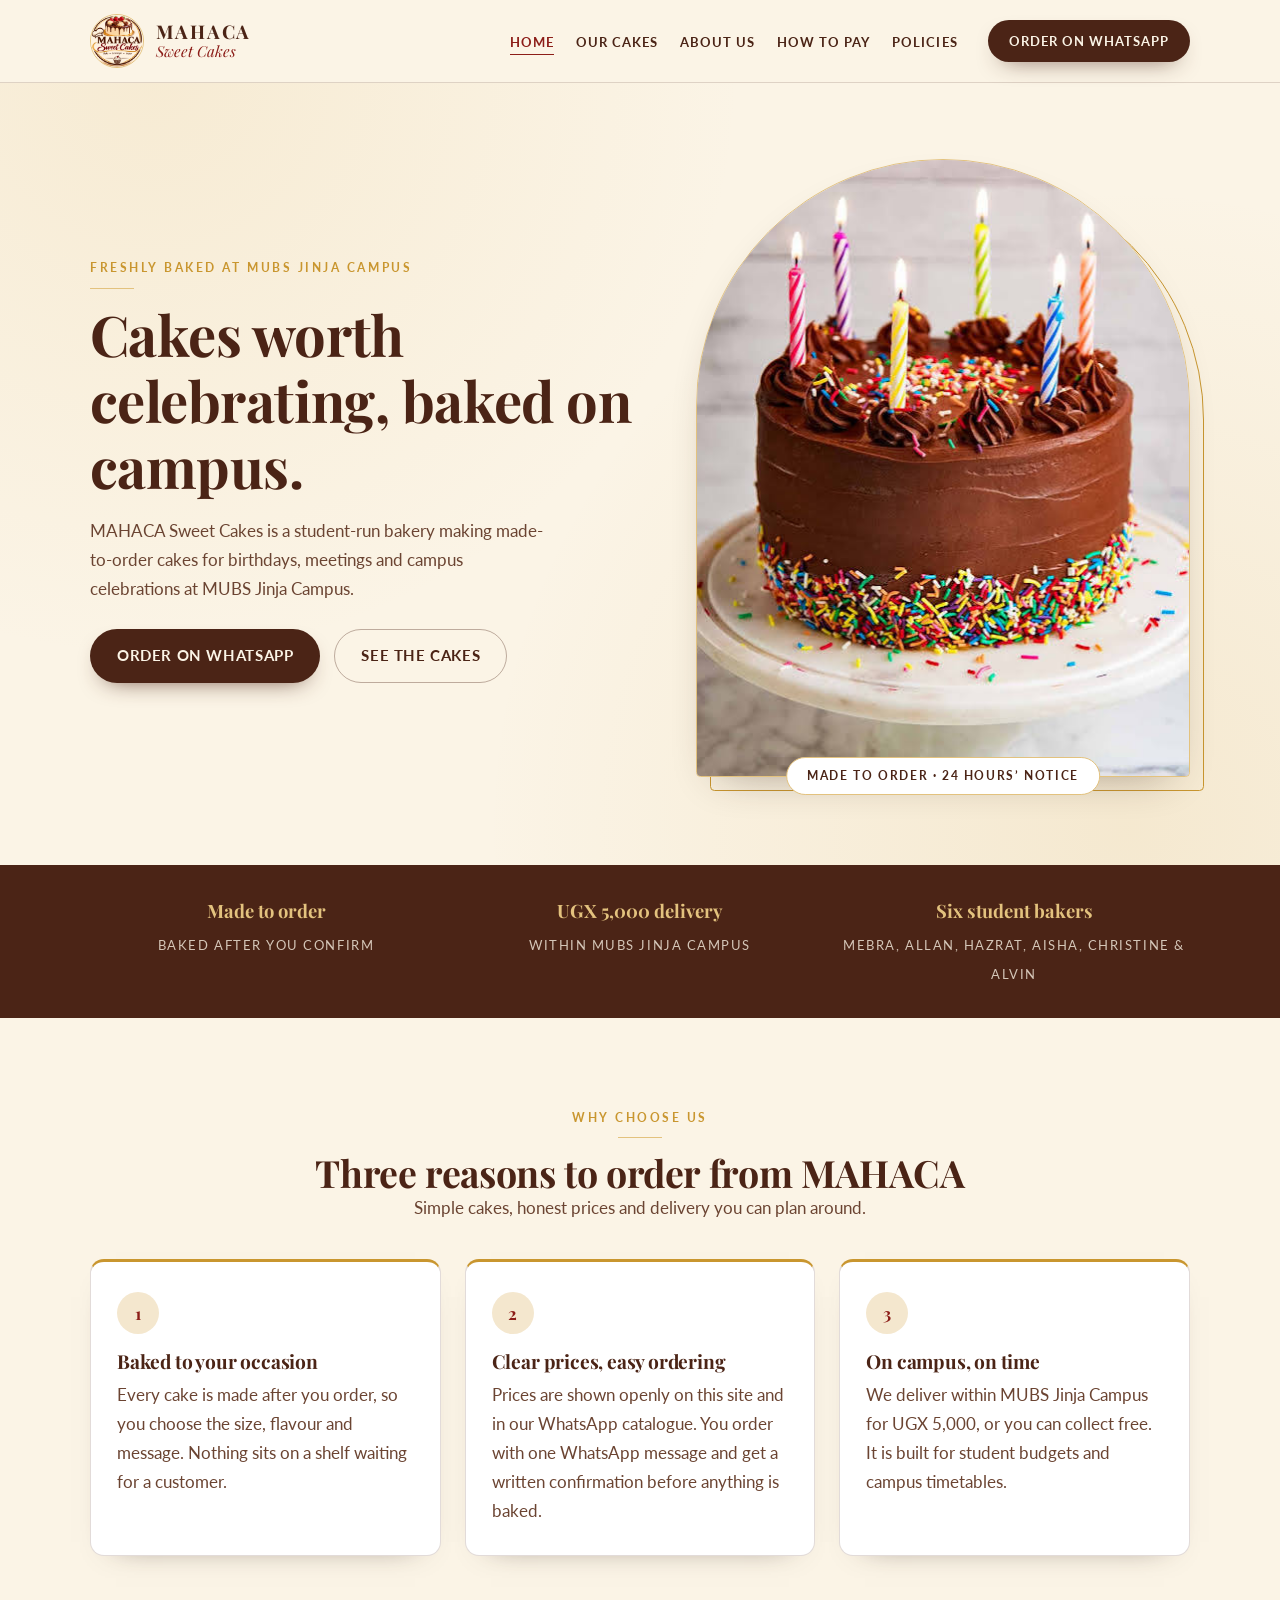
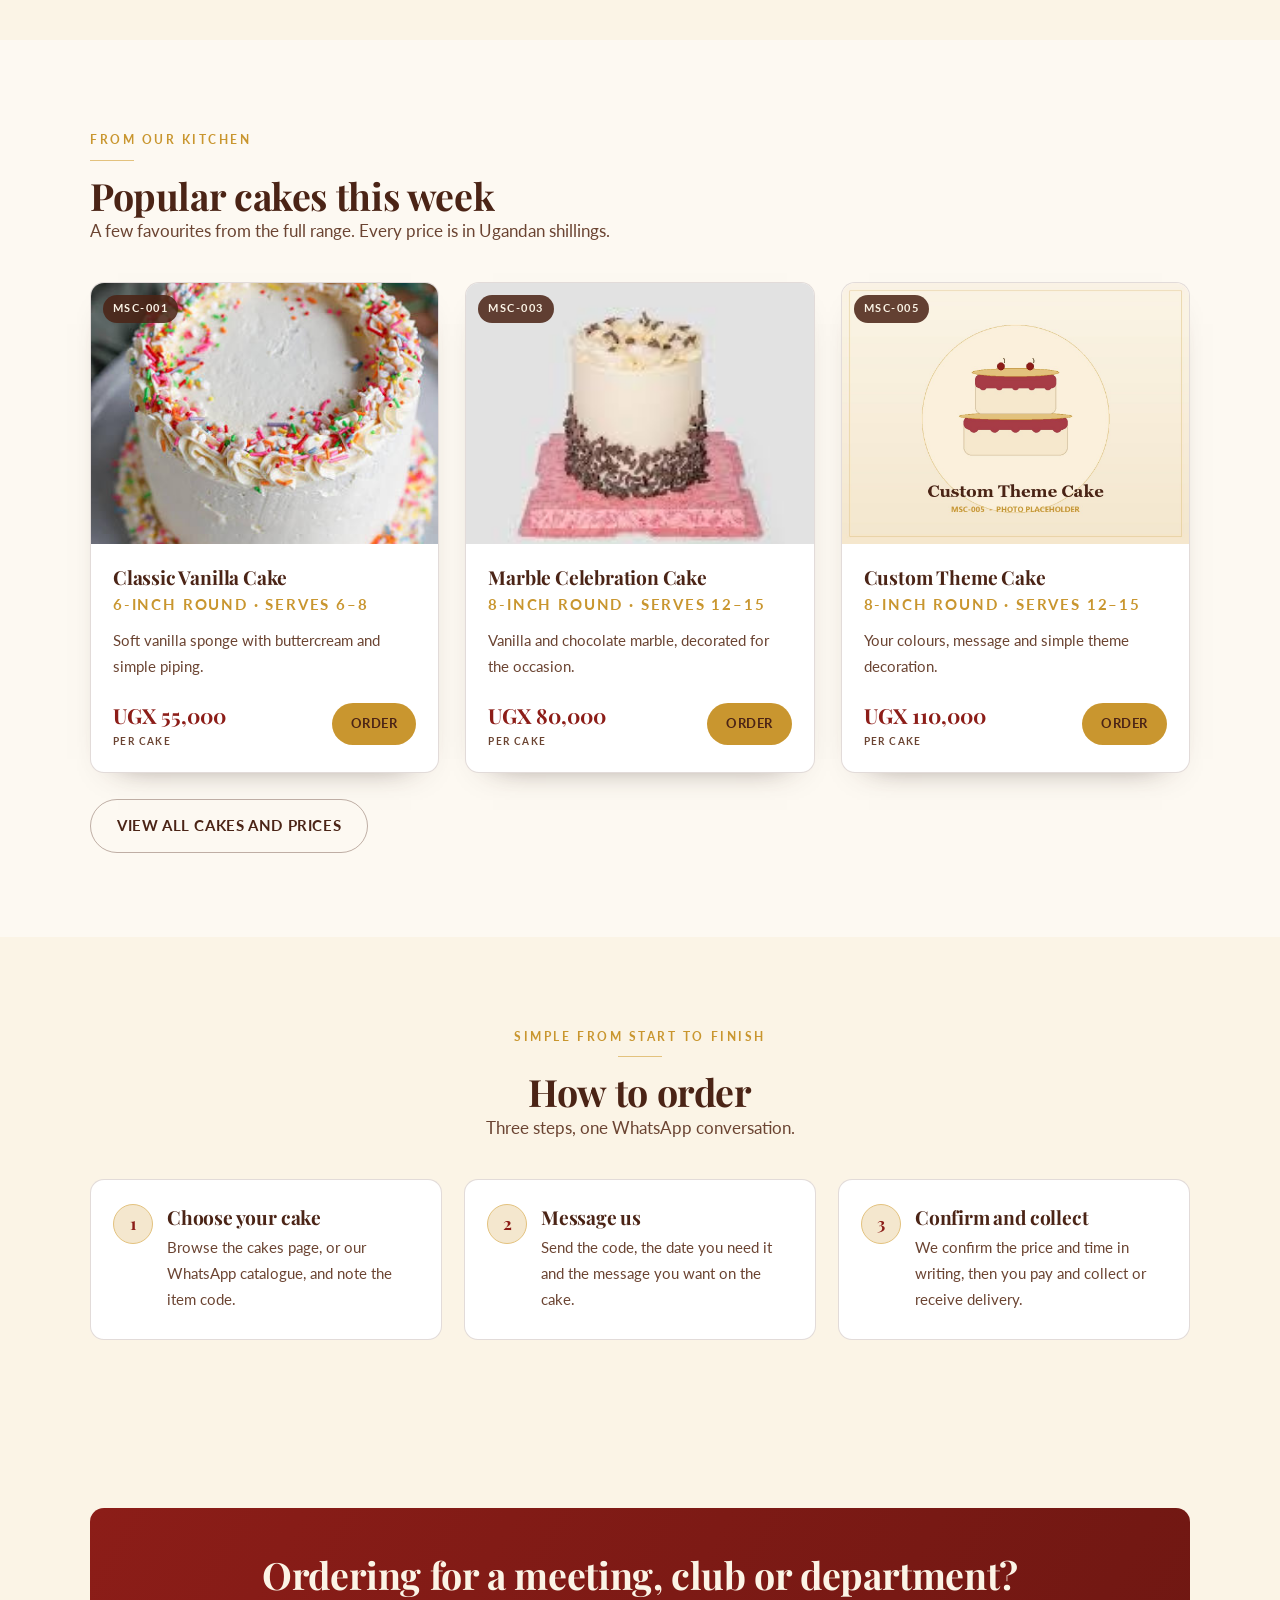
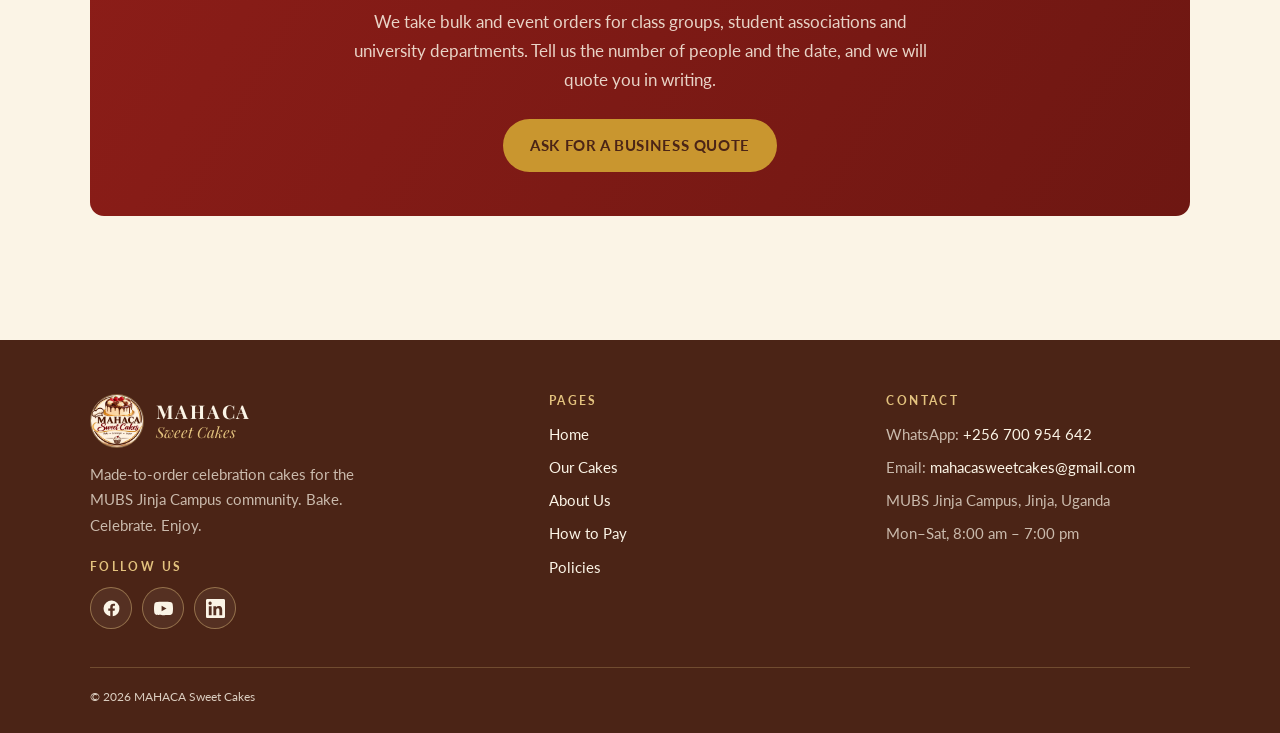
==== commit 4c8911db: "Add Product Images" ====
--- a/index.html
+++ b/index.html
@@ -275,6 +275,21 @@
           </span>
         </a>
         <p>Made-to-order celebration cakes for the MUBS Jinja Campus community. Bake. Celebrate. Enjoy.</p>
+        <div class="footer-social">
+          <h4>Follow us</h4>
+          <div class="social">
+            <!-- Replace href="#" with the real page link when it is ready -->
+            <a class="social-link" href="#" aria-label="MAHACA Sweet Cakes on Facebook">
+              <svg viewBox="0 0 24 24" aria-hidden="true" focusable="false"><path d="M22 12a10 10 0 1 0-11.56 9.88v-6.99H7.9V12h2.54V9.8c0-2.5 1.49-3.89 3.77-3.89 1.09 0 2.24.2 2.24.2v2.46h-1.26c-1.24 0-1.63.77-1.63 1.56V12h2.78l-.44 2.89h-2.34v6.99A10 10 0 0 0 22 12z"/></svg>
+            </a>
+            <a class="social-link" href="#" aria-label="MAHACA Sweet Cakes on YouTube">
+              <svg viewBox="0 0 24 24" aria-hidden="true" focusable="false"><path d="M23.5 6.2a3 3 0 0 0-2.1-2.1C19.5 3.6 12 3.6 12 3.6s-7.5 0-9.4.5A3 3 0 0 0 .5 6.2 31.4 31.4 0 0 0 0 12a31.4 31.4 0 0 0 .5 5.8 3 3 0 0 0 2.1 2.1c1.9.5 9.4.5 9.4.5s7.5 0 9.4-.5a3 3 0 0 0 2.1-2.1A31.4 31.4 0 0 0 24 12a31.4 31.4 0 0 0-.5-5.8zM9.6 15.6V8.4l6.2 3.6z"/></svg>
+            </a>
+            <a class="social-link" href="#" aria-label="MAHACA Sweet Cakes on LinkedIn">
+              <svg viewBox="0 0 24 24" aria-hidden="true" focusable="false"><path d="M20.45 20.45h-3.56v-5.57c0-1.33-.02-3.04-1.85-3.04-1.85 0-2.14 1.45-2.14 2.94v5.67H9.35V9h3.42v1.56h.05a3.75 3.75 0 0 1 3.37-1.85c3.6 0 4.27 2.37 4.27 5.46v6.28zM5.34 7.43a2.07 2.07 0 1 1 0-4.13 2.07 2.07 0 0 1 0 4.13zM7.12 20.45H3.55V9h3.57v11.45zM22.22 0H1.77C.79 0 0 .77 0 1.73v20.54C0 23.23.79 24 1.77 24h20.45c.98 0 1.78-.77 1.78-1.73V1.73C24 .77 23.2 0 22.22 0z"/></svg>
+            </a>
+          </div>
+        </div>
       </div>
 
       <div>
@@ -303,7 +318,6 @@
 
     <div class="footer-bottom">
       <span>&copy; 2026 MAHACA Sweet Cakes</span>
-      <span><strong>Student project for BUC3106 at MUBS.</strong> Payment details shown are samples. Payments are not active.</span>
     </div>
 
   </div>
--- a/style.css
+++ b/style.css
@@ -939,3 +939,48 @@
 @media (prefers-reduced-motion: reduce) {
   * { transition: none !important; scroll-behavior: auto !important; }
 }
+
+/* ---------- 24. Social media icons (footer and About page) ---------- */
+.footer-social { margin-top: 22px; }
+
+.social {
+  display: flex;
+  flex-wrap: wrap;
+  gap: 10px;
+}
+
+.social--center { justify-content: center; margin-top: 26px; }
+
+.social-link {
+  display: inline-flex;
+  align-items: center;
+  justify-content: center;
+  width: 42px;
+  height: 42px;
+  border-radius: 50%;
+  border: 1px solid rgba(227, 194, 126, 0.45);
+  background: rgba(251, 244, 230, 0.06);
+  color: var(--cream);
+  transition: background 0.18s ease, color 0.18s ease, transform 0.18s ease, border-color 0.18s ease;
+}
+
+.social-link:hover,
+.social-link:focus-visible {
+  background: var(--gold);
+  border-color: var(--gold);
+  color: var(--brown);
+  text-decoration: none;
+  transform: translateY(-2px);
+}
+
+.social-link svg {
+  width: 19px;
+  height: 19px;
+  fill: currentColor;
+}
+
+/* Keep the icons light inside the dark footer, even though the footer
+   colours its links on hover. */
+.site-footer .social-link { color: var(--cream); }
+.site-footer .social-link:hover,
+.site-footer .social-link:focus-visible { color: var(--brown); }
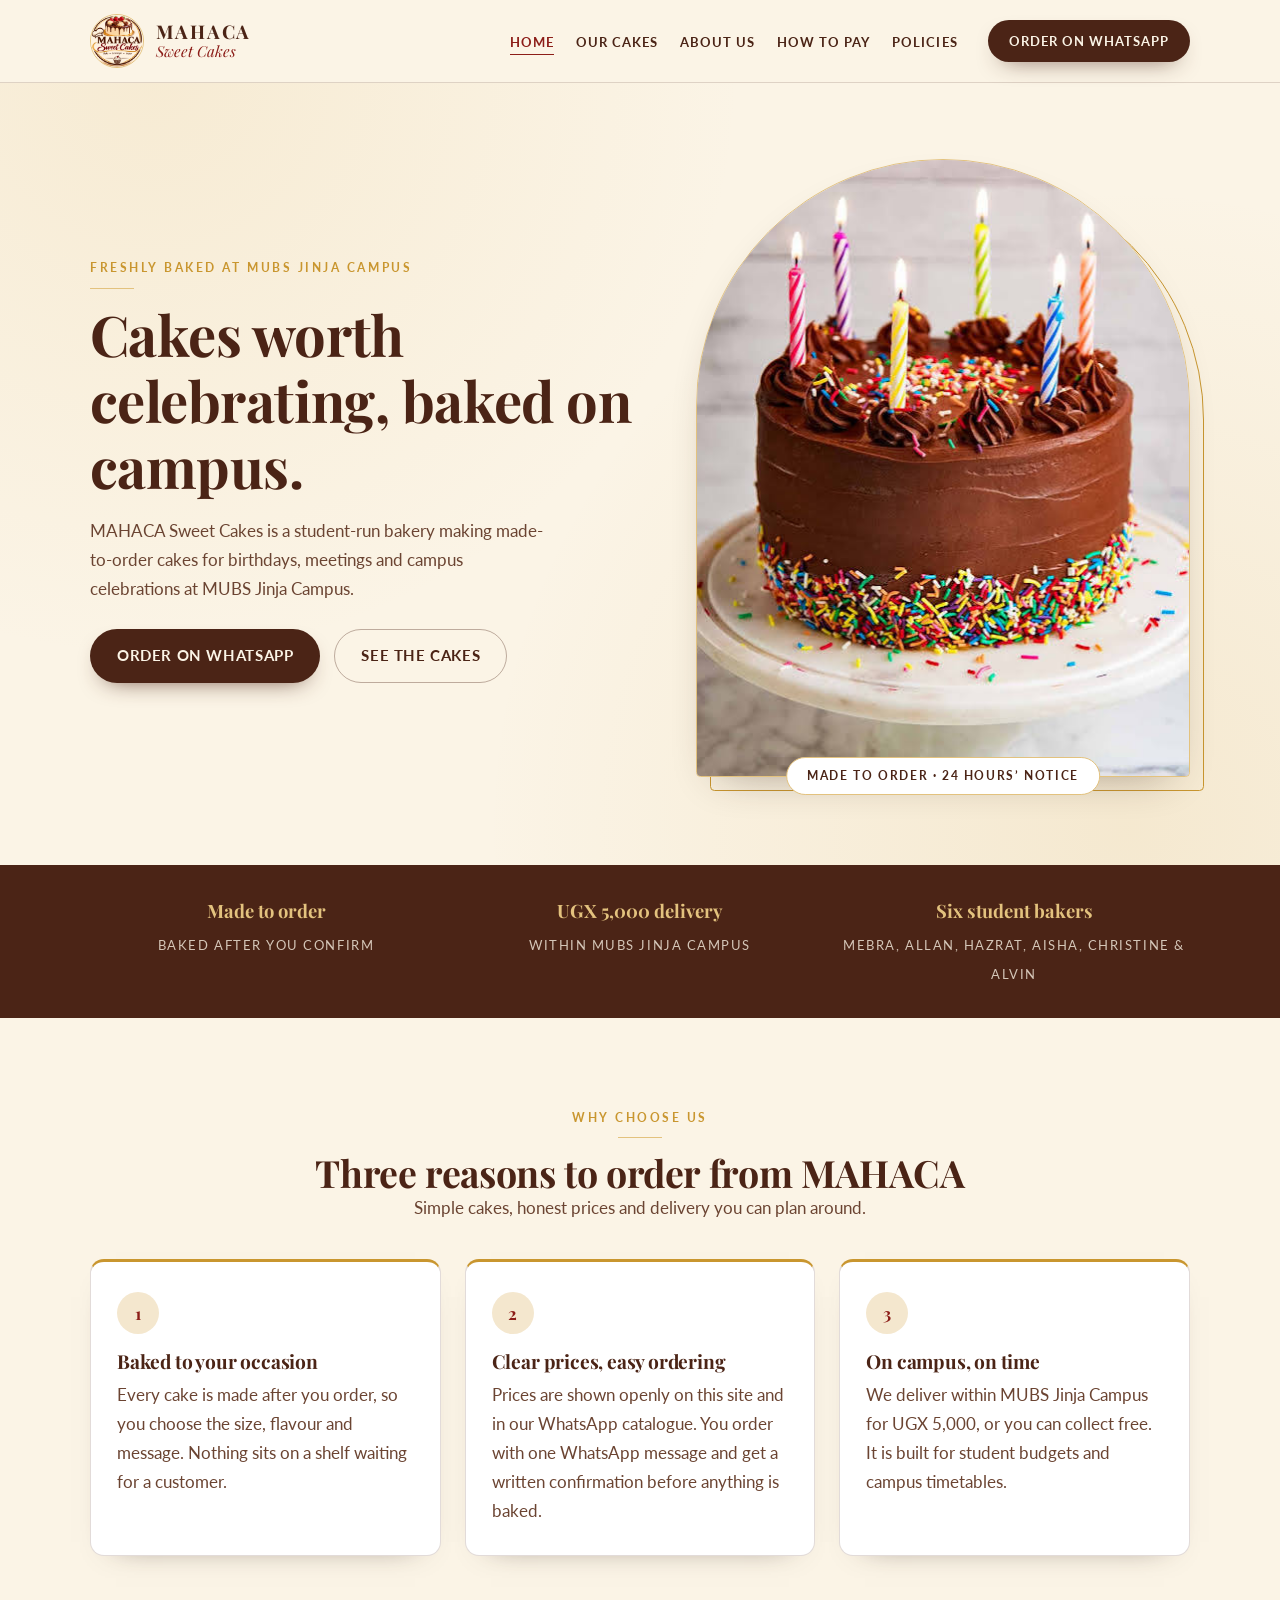
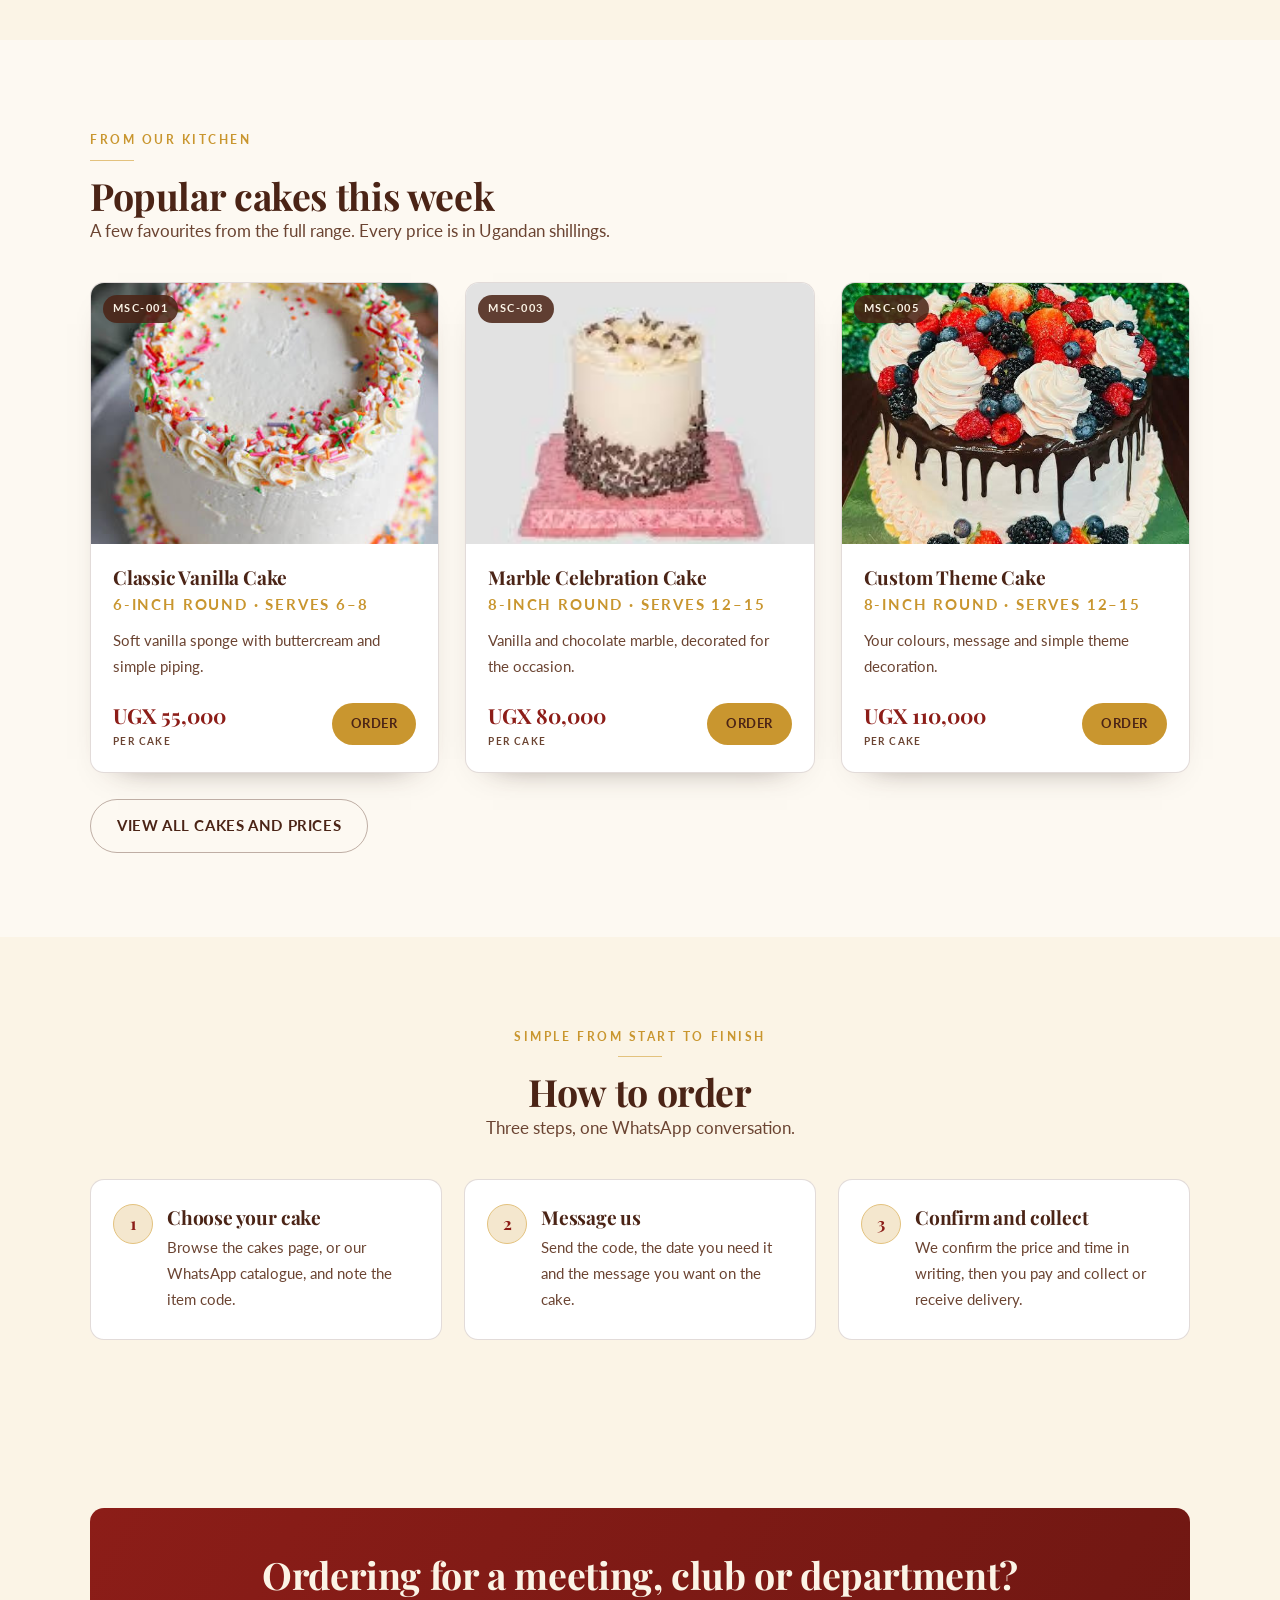
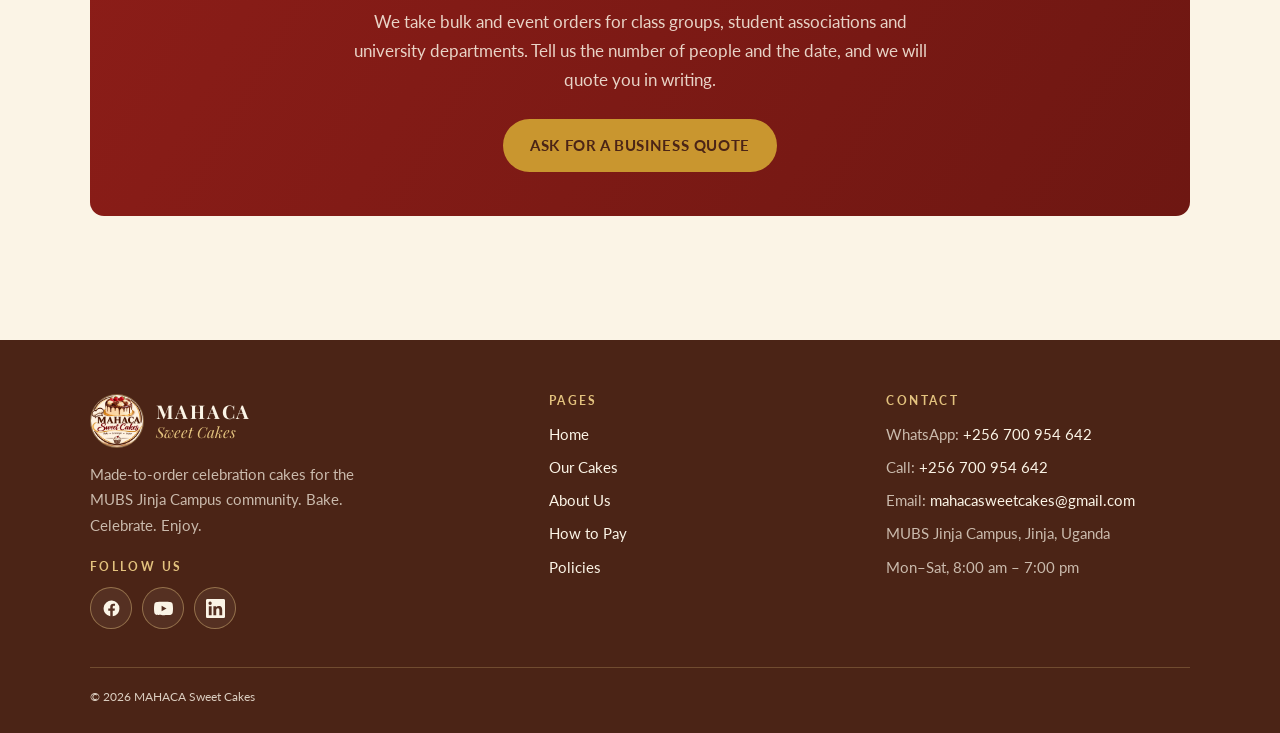
==== commit 55278b03: "Add Call option" ====
--- a/index.html
+++ b/index.html
@@ -308,6 +308,7 @@
         <ul class="footer-links">
           <!-- Business WhatsApp number. Replace here and in the footer of every page if it changes. -->
           <li>WhatsApp: <a href="https://wa.me/256700954642?text=Hello%20MAHACA%20Sweet%20Cakes%2C%20I%20would%20like%20to%20ask%20about%20an%20order.">+256 700 954 642</a></li>
+          <li>Call: <a href="tel:+256700954642">+256 700 954 642</a></li>
           <li>Email: <a href="mailto:mahacasweetcakes@gmail.com">mahacasweetcakes@gmail.com</a></li>
           <li>MUBS Jinja Campus, Jinja, Uganda</li>
           <li>Mon&ndash;Sat, 8:00 am &ndash; 7:00 pm</li>
--- a/style.css
+++ b/style.css
@@ -611,6 +611,12 @@
 .prose li { margin-bottom: 8px; }
 .prose strong { color: var(--brown); }
 
+/* A single, readable column of text with no picture beside it */
+.story-block {
+  max-width: 74ch;
+  margin: 0 auto;
+}
+
 /* ---------- 14. Ordering steps ---------- */
 .steps {
   display: grid;
@@ -726,6 +732,25 @@
 }
 .pay-details dd:last-child { margin-bottom: 0; }
 
+/* A direct call option next to the payment methods */
+.call-box {
+  display: flex;
+  flex-wrap: wrap;
+  align-items: center;
+  justify-content: space-between;
+  gap: 18px 26px;
+  background: var(--cream-deep);
+  border: 1px solid var(--gold-light);
+  border-radius: var(--radius);
+  padding: 26px 28px;
+  margin-bottom: 56px;
+}
+
+.call-box h3 { margin-bottom: 6px; }
+.call-box p { margin: 0; max-width: 62ch; }
+.call-box > div { flex: 1 1 420px; min-width: 0; }
+.call-box .btn { white-space: nowrap; flex-shrink: 0; }
+
 .sample {
   display: inline-block;
   font-size: 0.6rem;
@@ -869,6 +894,7 @@
   .facts-grid { grid-template-columns: repeat(3, 1fr); }
   .product-grid { grid-template-columns: repeat(2, 1fr); }
   .pay-grid { grid-template-columns: repeat(2, 1fr); }
+  .pay-card--wide { grid-column: 1 / -1; }
   .footer-bottom { flex-direction: row; flex-wrap: wrap; justify-content: space-between; gap: 8px 24px; text-align: left; }
 }
 
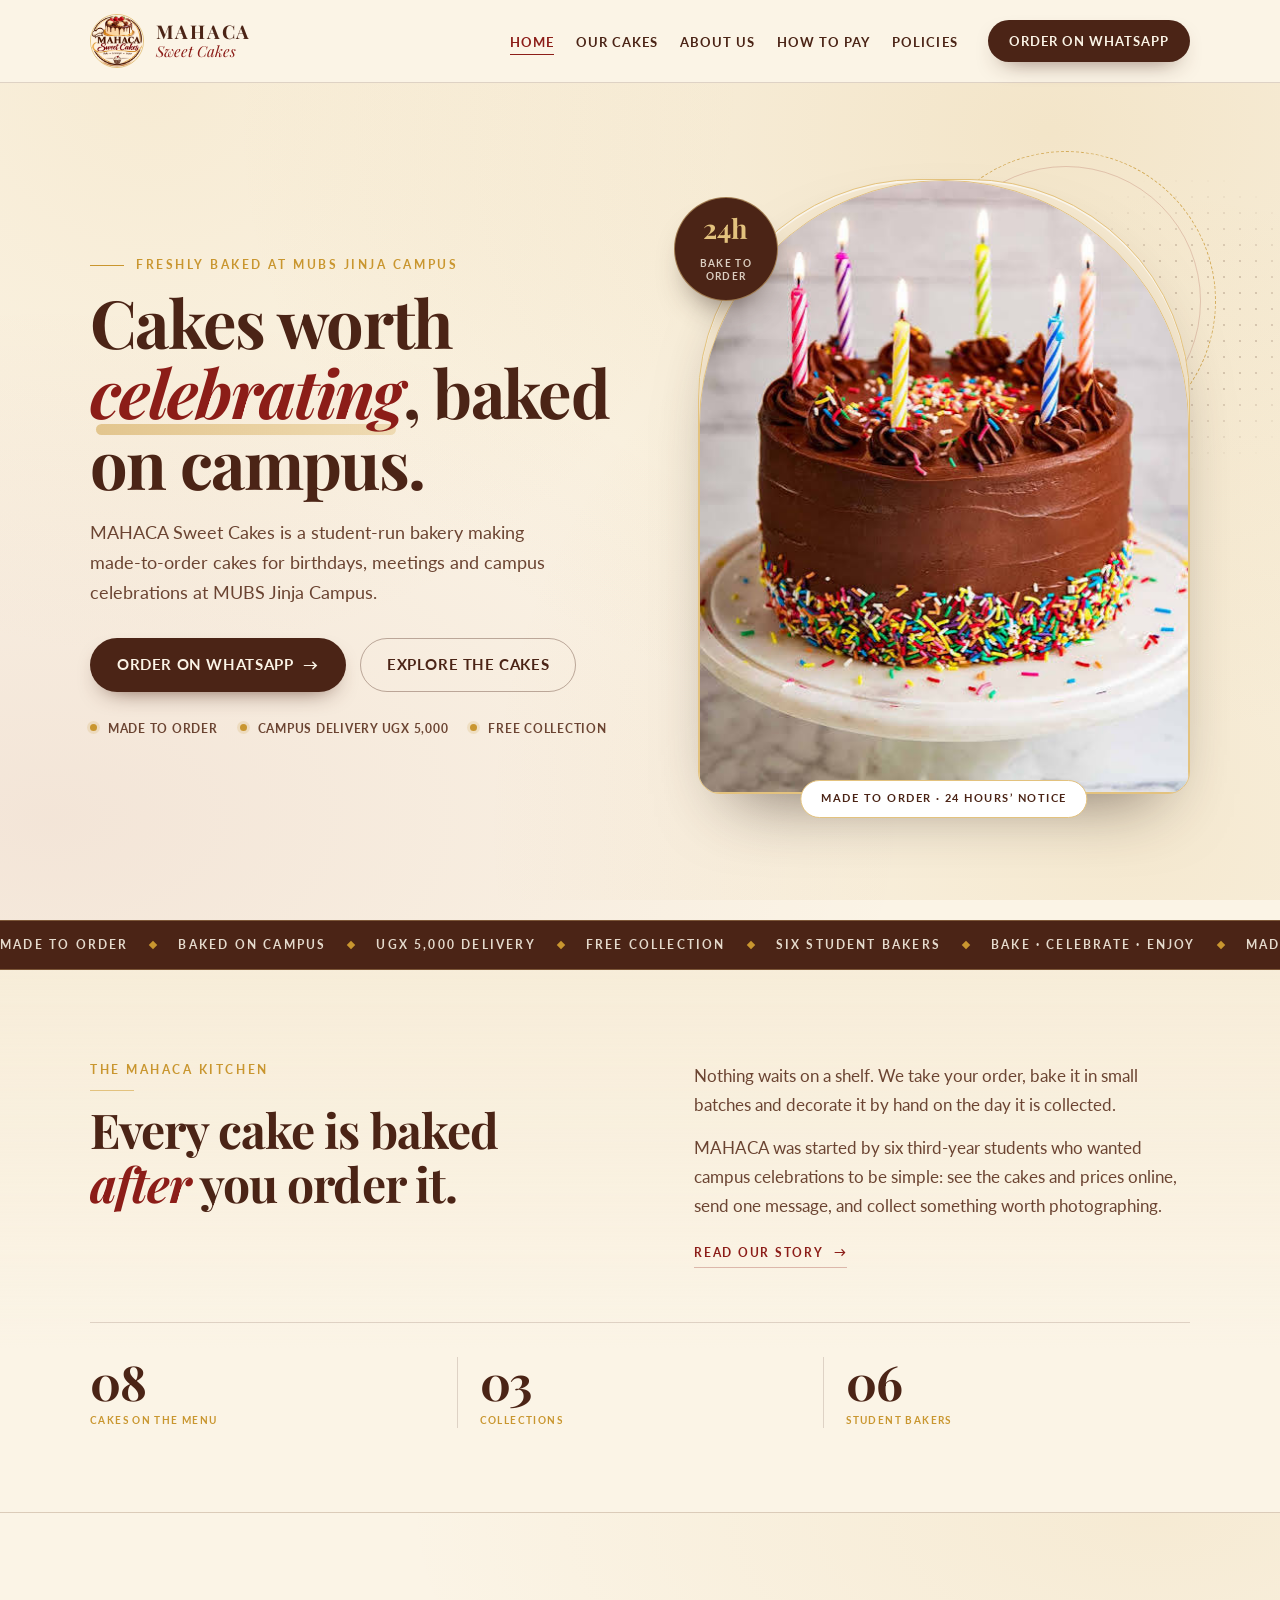
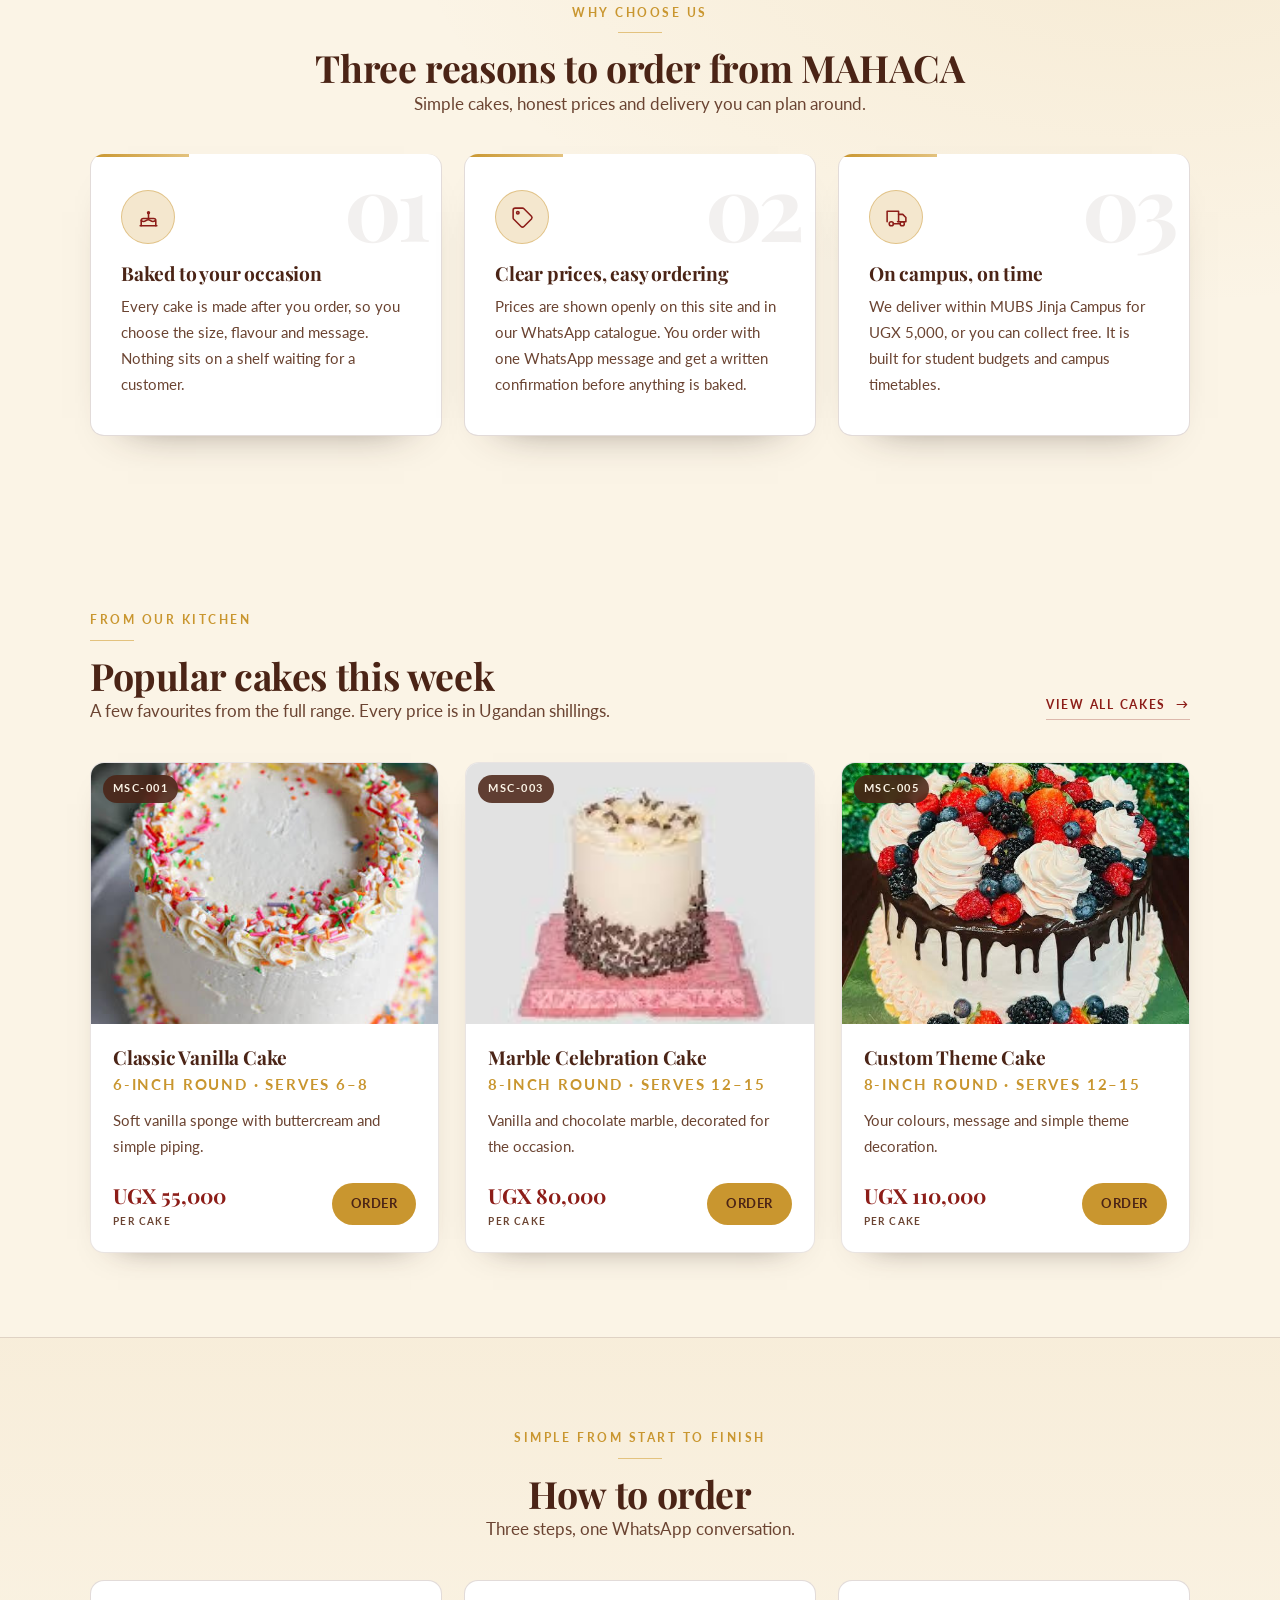
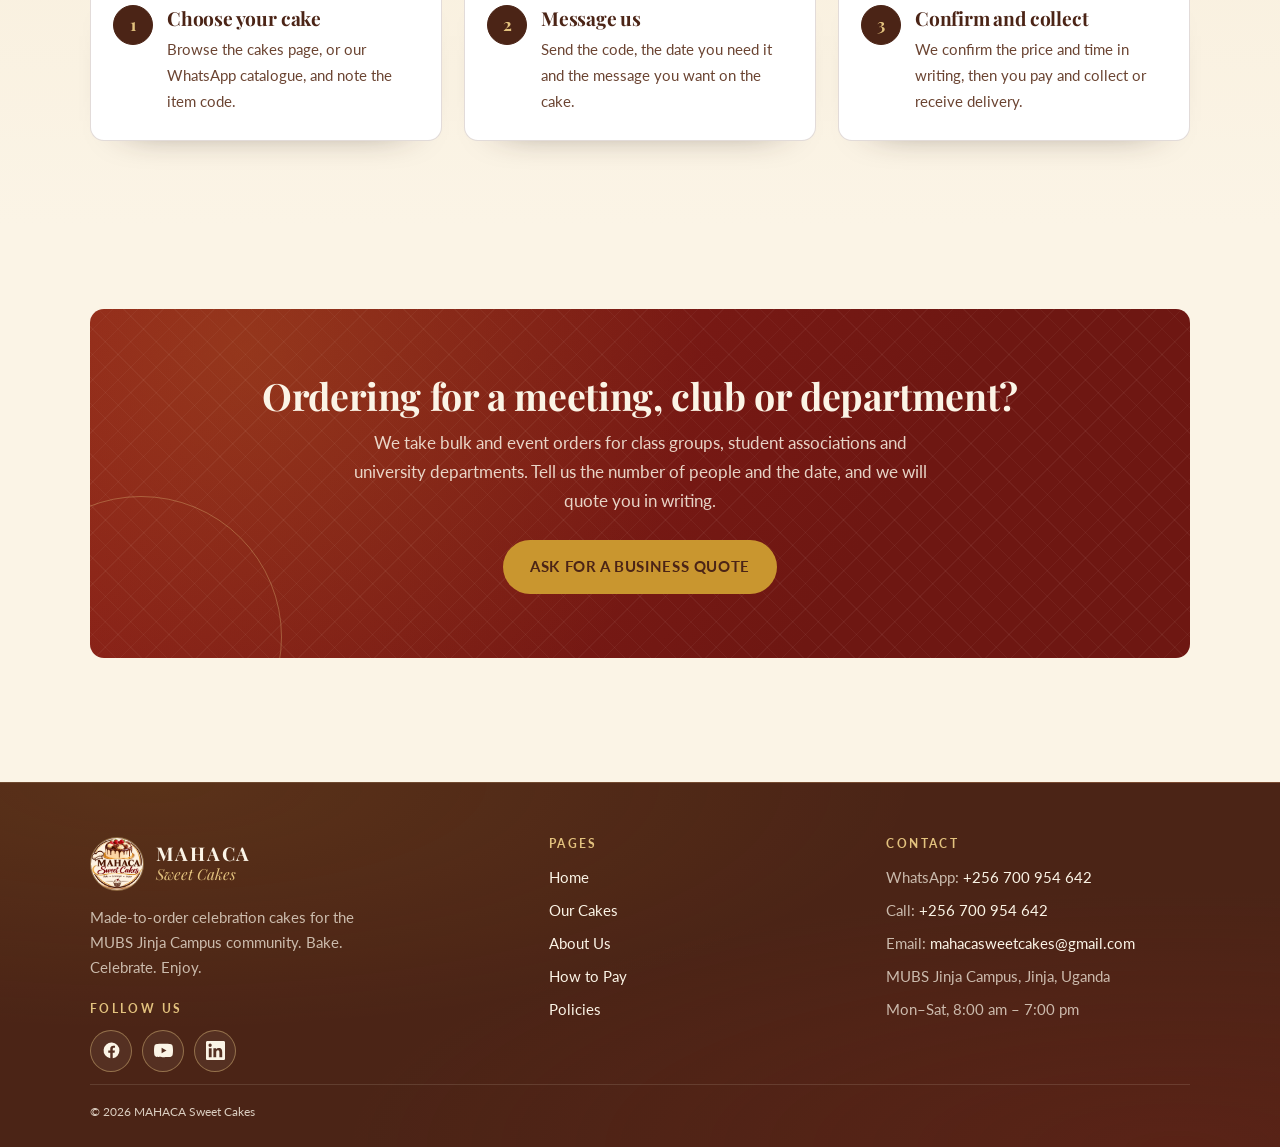
==== commit feb8c9dd: "Design Pages" ====
--- a/index.html
+++ b/index.html
@@ -18,7 +18,6 @@
 <body>
 
 <a class="skip-link" href="#main">Skip to content</a>
-
 
 <!-- ============ HEADER AND MENU (same on every page) ============ -->
 <header class="site-header">
@@ -58,52 +57,92 @@
 
 <main id="main">
 
-  <!-- ============ HERO: big heading, one sentence about us, order button ============ -->
-  <section class="hero">
+  <!-- ============ HERO ============ -->
+  <section class="hero hero--home">
     <div class="container hero-grid">
 
       <div class="hero-copy">
-        <span class="eyebrow">Freshly baked at MUBS Jinja Campus</span>
-        <h1>Cakes worth celebrating, baked on campus.</h1>
-        <p class="lead">
+        <span class="eyebrow eyebrow--line anim anim-1">Freshly baked at MUBS Jinja Campus</span>
+
+        <h1 class="hero-title anim anim-2">
+          Cakes worth <em>celebrating</em>, baked on campus.
+        </h1>
+
+        <p class="lead anim anim-3">
           MAHACA Sweet Cakes is a student-run bakery making made-to-order cakes for
           birthdays, meetings and campus celebrations at MUBS Jinja Campus.
         </p>
-        <div class="btn-row">
-          <a class="btn btn--primary" href="https://wa.me/256700954642?text=Hello%20MAHACA%20Sweet%20Cakes%2C%20I%20would%20like%20to%20order%20a%20cake.">Order on WhatsApp</a>
-          <a class="btn btn--ghost" href="products.html">See the cakes</a>
-        </div>
-      </div>
-
-      <figure class="hero-figure">
-        <!-- Replace images/hero.jpg with a real photo of your cake -->
-        <img src="images/hero.jpg" alt="Illustration of a two-tier celebration cake with chocolate and cream icing" width="1200" height="1500">
+
+        <div class="btn-row anim anim-4">
+          <a class="btn btn--primary btn--shine" href="https://wa.me/256700954642?text=Hello%20MAHACA%20Sweet%20Cakes%2C%20I%20would%20like%20to%20order%20a%20cake.">
+            Order on WhatsApp <span aria-hidden="true">&rarr;</span>
+          </a>
+          <a class="btn btn--ghost" href="products.html">Explore the cakes</a>
+        </div>
+
+        <ul class="hero-notes anim anim-5">
+          <li>Made to order</li>
+          <li>Campus delivery UGX 5,000</li>
+          <li>Free collection</li>
+        </ul>
+      </div>
+
+      <figure class="hero-figure anim anim-3">
+        <span class="hero-ring" aria-hidden="true"></span>
+        <div class="hero-media">
+          <!-- Replace images/hero.jpg with a real photo of your cake -->
+          <img src="images/hero.jpg" alt="Illustration of a two-tier celebration cake with chocolate and cream icing" width="1200" height="1500">
+        </div>
         <figcaption class="hero-badge">Made to order &middot; 24 hours&rsquo; notice</figcaption>
+        <span class="hero-chip" aria-hidden="true"><strong>24h</strong><span>Bake to order</span></span>
       </figure>
 
     </div>
   </section>
 
-  <!-- ============ QUICK FACTS STRIP ============ -->
-  <section class="facts" aria-label="At a glance">
-    <div class="container facts-grid">
-      <div class="fact">
-        <strong>Made to order</strong>
-        <span>Baked after you confirm</span>
-      </div>
-      <div class="fact">
-        <strong>UGX 5,000 delivery</strong>
-        <span>Within MUBS Jinja Campus</span>
-      </div>
-      <div class="fact">
-        <strong>Six student bakers</strong>
-        <span>Mebra, Allan, Hazrat, Aisha, Christine &amp; Alvin</span>
-      </div>
+  <!-- ============ MOVING STRIP ============ -->
+  <div class="ticker" aria-hidden="true">
+    <div class="ticker-track">
+      <span>Made to order</span><span>Baked on campus</span><span>UGX 5,000 delivery</span><span>Free collection</span><span>Six student bakers</span><span>Bake &middot; Celebrate &middot; Enjoy</span>
+      <span>Made to order</span><span>Baked on campus</span><span>UGX 5,000 delivery</span><span>Free collection</span><span>Six student bakers</span><span>Bake &middot; Celebrate &middot; Enjoy</span>
+    </div>
+  </div>
+
+  <!-- ============ THE CRAFT ============ -->
+  <section class="section craft">
+    <div class="container">
+
+      <div class="craft-grid">
+        <div class="reveal">
+          <span class="eyebrow">The MAHACA kitchen</span>
+          <h2 class="craft-title">Every cake is baked <em>after</em> you order it.</h2>
+        </div>
+
+        <div class="craft-copy reveal">
+          <p class="lead">
+            Nothing waits on a shelf. We take your order, bake it in small batches
+            and decorate it by hand on the day it is collected.
+          </p>
+          <p>
+            MAHACA was started by six third-year students who wanted campus
+            celebrations to be simple: see the cakes and prices online, send one
+            message, and collect something worth photographing.
+          </p>
+          <a class="link-arrow" href="about.html">Read our story <span aria-hidden="true">&rarr;</span></a>
+        </div>
+      </div>
+
+      <div class="stat-row reveal">
+        <div class="stat"><strong>08</strong><span>Cakes on the menu</span></div>
+        <div class="stat"><strong>03</strong><span>Collections</span></div>
+        <div class="stat"><strong>06</strong><span>Student bakers</span></div>
+      </div>
+
     </div>
   </section>
 
   <!-- ============ THREE REASONS TO CHOOSE US (required on the home page) ============ -->
-  <section class="section" id="why-us">
+  <section class="section reasons-section" id="why-us">
     <div class="container">
 
       <div class="section-head section-head--center">
@@ -114,8 +153,11 @@
 
       <div class="reasons">
 
-        <article class="reason">
-          <span class="reason-number">1</span>
+        <article class="reason reveal">
+          <span class="reason-number" aria-hidden="true">01</span>
+          <span class="reason-icon" aria-hidden="true">
+            <svg viewBox="0 0 24 24"><path d="M4 20h16"/><path d="M5 20v-5a2 2 0 0 1 2-2h10a2 2 0 0 1 2 2v5"/><path d="M5 15c1.5 1.2 3 1.2 4.5 0s3-1.2 4.5 0 3 1.2 4.5 0"/><path d="M12 13V9"/><circle cx="12" cy="7.4" r=".9"/></svg>
+          </span>
           <h3>Baked to your occasion</h3>
           <p>
             Every cake is made after you order, so you choose the size, flavour and
@@ -123,8 +165,11 @@
           </p>
         </article>
 
-        <article class="reason">
-          <span class="reason-number">2</span>
+        <article class="reason reveal">
+          <span class="reason-number" aria-hidden="true">02</span>
+          <span class="reason-icon" aria-hidden="true">
+            <svg viewBox="0 0 24 24"><path d="M20.6 13.4 13.4 20.6a2 2 0 0 1-2.8 0l-7.2-7.2A2 2 0 0 1 3 12V5a2 2 0 0 1 2-2h7a2 2 0 0 1 1.4.6l7.2 7.2a2 2 0 0 1 0 2.6Z"/><circle cx="7.5" cy="7.5" r="1.2"/></svg>
+          </span>
           <h3>Clear prices, easy ordering</h3>
           <p>
             Prices are shown openly on this site and in our WhatsApp catalogue.
@@ -133,8 +178,11 @@
           </p>
         </article>
 
-        <article class="reason">
-          <span class="reason-number">3</span>
+        <article class="reason reveal">
+          <span class="reason-number" aria-hidden="true">03</span>
+          <span class="reason-icon" aria-hidden="true">
+            <svg viewBox="0 0 24 24"><path d="M3 16V6h11v10"/><path d="M14 9h4l3 3v4h-8"/><circle cx="7" cy="18" r="2"/><circle cx="17.5" cy="18" r="2"/><path d="M9 18h6.5"/></svg>
+          </span>
           <h3>On campus, on time</h3>
           <p>
             We deliver within MUBS Jinja Campus for UGX 5,000, or you can collect
@@ -147,18 +195,21 @@
   </section>
 
   <!-- ============ FEATURED CAKES ============ -->
-  <section class="section" id="featured" style="background: rgba(255,255,255,0.5);">
-    <div class="container">
-
-      <div class="section-head">
-        <span class="eyebrow">From our kitchen</span>
-        <h2>Popular cakes this week</h2>
-        <p class="lead">A few favourites from the full range. Every price is in Ugandan shillings.</p>
+  <section class="section featured" id="featured">
+    <div class="container">
+
+      <div class="section-head section-head--split">
+        <div>
+          <span class="eyebrow">From our kitchen</span>
+          <h2>Popular cakes this week</h2>
+          <p class="lead">A few favourites from the full range. Every price is in Ugandan shillings.</p>
+        </div>
+        <a class="link-arrow" href="products.html">View all cakes <span aria-hidden="true">&rarr;</span></a>
       </div>
 
       <div class="product-grid">
 
-        <article class="product-card">
+        <article class="product-card reveal">
           <div class="product-media">
             <img src="images/product1.jpg" alt="Placeholder photo of the Classic Vanilla Cake" width="1200" height="900" loading="lazy">
             <span class="product-code">MSC-001</span>
@@ -174,7 +225,7 @@
           </div>
         </article>
 
-        <article class="product-card">
+        <article class="product-card reveal">
           <div class="product-media">
             <img src="images/product3.jpg" alt="Placeholder photo of the Marble Celebration Cake" width="1200" height="900" loading="lazy">
             <span class="product-code">MSC-003</span>
@@ -190,7 +241,7 @@
           </div>
         </article>
 
-        <article class="product-card">
+        <article class="product-card reveal">
           <div class="product-media">
             <img src="images/product5.jpg" alt="Placeholder photo of the Custom Theme Cake" width="1200" height="900" loading="lazy">
             <span class="product-code">MSC-005</span>
@@ -208,15 +259,11 @@
 
       </div>
 
-      <div class="btn-row">
-        <a class="btn btn--ghost" href="products.html">View all cakes and prices</a>
-      </div>
-
     </div>
   </section>
 
   <!-- ============ HOW ORDERING WORKS ============ -->
-  <section class="section" id="how-to-order">
+  <section class="section section--how" id="how-to-order">
     <div class="container">
 
       <div class="section-head section-head--center">
@@ -225,16 +272,16 @@
         <p class="lead">Three steps, one WhatsApp conversation.</p>
       </div>
 
-      <div class="steps">
-        <div class="step">
+      <div class="steps steps--home">
+        <div class="step reveal">
           <h3>Choose your cake</h3>
           <p>Browse the cakes page, or our WhatsApp catalogue, and note the item code.</p>
         </div>
-        <div class="step">
+        <div class="step reveal">
           <h3>Message us</h3>
           <p>Send the code, the date you need it and the message you want on the cake.</p>
         </div>
-        <div class="step">
+        <div class="step reveal">
           <h3>Confirm and collect</h3>
           <p>We confirm the price and time in writing, then you pay and collect or receive delivery.</p>
         </div>
@@ -246,7 +293,7 @@
   <!-- ============ BUSINESS / BULK ORDERS ============ -->
   <section class="section section--tight">
     <div class="container">
-      <div class="bulk-banner">
+      <div class="bulk-banner bulk-banner--pattern reveal">
         <h2>Ordering for a meeting, club or department?</h2>
         <p>
           We take bulk and event orders for class groups, student associations and
--- a/style.css
+++ b/style.css
@@ -1010,3 +1010,1415 @@
 .site-footer .social-link { color: var(--cream); }
 .site-footer .social-link:hover,
 .site-footer .social-link:focus-visible { color: var(--brown); }
+
+
+/* ============================================================
+   25. HOME PAGE - premium treatment
+   Everything in this section is mobile-first. Larger layouts are
+   introduced at the bottom in min-width media queries, exactly
+   like the rest of the stylesheet.
+   ============================================================ */
+
+/* ---------- 25a. Shared entrance animation ---------- */
+@keyframes msc-rise {
+  from { opacity: 0; transform: translate3d(0, 26px, 0); }
+  to   { opacity: 1; transform: translate3d(0, 0, 0); }
+}
+
+.anim {
+  animation: msc-rise 0.85s cubic-bezier(0.22, 0.68, 0.24, 1) both;
+}
+
+.anim-1 { animation-delay: 0.05s; }
+.anim-2 { animation-delay: 0.15s; }
+.anim-3 { animation-delay: 0.28s; }
+.anim-4 { animation-delay: 0.4s; }
+.anim-5 { animation-delay: 0.52s; }
+
+/* ---------- 25b. Hero ---------- */
+.hero--home {
+  position: relative;
+  overflow: hidden;
+  padding: 52px 0 68px;
+  background:
+    radial-gradient(ellipse at 82% 6%, rgba(201, 150, 47, 0.16), transparent 55%),
+    radial-gradient(ellipse at 4% 88%, rgba(140, 29, 24, 0.07), transparent 50%);
+}
+
+/* A faint dotted field in the corner, drawn with CSS only */
+.hero--home::before {
+  content: "";
+  position: absolute;
+  top: 90px;
+  right: -60px;
+  width: 300px;
+  height: 300px;
+  background-image: radial-gradient(rgba(75, 36, 22, 0.18) 1px, transparent 1px);
+  background-size: 16px 16px;
+  border-radius: 50%;
+  -webkit-mask-image: radial-gradient(circle, #000 35%, transparent 72%);
+  mask-image: radial-gradient(circle, #000 35%, transparent 72%);
+  pointer-events: none;
+}
+
+.hero--home .hero-grid {
+  position: relative;
+  z-index: 1;
+  gap: 46px;
+}
+
+.hero--home .hero-copy { min-width: 0; }
+
+/* Small label with a short rule in front of it */
+.eyebrow--line {
+  display: inline-flex;
+  align-items: center;
+  gap: 12px;
+}
+
+.eyebrow--line::before {
+  content: "";
+  width: 34px;
+  height: 1px;
+  background: var(--gold);
+  flex: 0 0 auto;
+}
+
+.eyebrow--line::after { display: none; }
+
+.hero-title {
+  font-size: clamp(2.35rem, 6.4vw, 4.1rem);
+  line-height: 1.06;
+  letter-spacing: -0.025em;
+  margin-bottom: 20px;
+  text-wrap: balance;
+}
+
+.hero-title em {
+  position: relative;
+  font-style: italic;
+  color: var(--maroon);
+  white-space: nowrap;
+}
+
+/* Gold stroke under the italic word */
+.hero-title em::after {
+  content: "";
+  position: absolute;
+  left: 2%;
+  right: 2%;
+  bottom: 0.02em;
+  height: 0.16em;
+  border-radius: 999px;
+  background: linear-gradient(90deg, var(--gold), var(--gold-light));
+  opacity: 0.45;
+  z-index: -1;
+}
+
+.hero--home .hero-copy .lead {
+  max-width: 48ch;
+  font-size: clamp(1rem, 2.2vw, 1.12rem);
+}
+
+.hero--home .btn-row { margin-top: 30px; }
+
+/* Sweeping highlight on the main button */
+.btn--shine {
+  position: relative;
+  overflow: hidden;
+  isolation: isolate;
+}
+
+.btn--shine::after {
+  content: "";
+  position: absolute;
+  top: -60%;
+  left: -40%;
+  width: 35%;
+  height: 220%;
+  transform: rotate(20deg) translateX(-220%);
+  background: linear-gradient(90deg, transparent, rgba(255, 255, 255, 0.28), transparent);
+  transition: transform 0.7s ease;
+  z-index: -1;
+}
+
+.btn--shine:hover::after,
+.btn--shine:focus-visible::after { transform: rotate(20deg) translateX(560%); }
+
+.btn .btn-arrow,
+.btn span[aria-hidden="true"] { transition: transform 0.22s ease; }
+.btn:hover span[aria-hidden="true"] { transform: translateX(3px); }
+
+/* Three quick reassurances under the buttons */
+.hero-notes {
+  display: flex;
+  flex-wrap: wrap;
+  gap: 8px 22px;
+  list-style: none;
+  margin-top: 26px;
+  padding: 0;
+}
+
+.hero-notes li {
+  position: relative;
+  padding-left: 18px;
+  font-size: 0.78rem;
+  font-weight: 700;
+  letter-spacing: 0.06em;
+  text-transform: uppercase;
+  color: var(--brown-soft);
+}
+
+.hero-notes li::before {
+  content: "";
+  position: absolute;
+  left: 0;
+  top: 0.52em;
+  width: 7px;
+  height: 7px;
+  border-radius: 50%;
+  background: var(--gold);
+  box-shadow: 0 0 0 3px rgba(201, 150, 47, 0.16);
+}
+
+/* ---------- 25c. Hero picture, ring, chip ---------- */
+.hero--home .hero-figure {
+  position: relative;
+  margin: 0;
+  padding: 16px 0 26px;
+  min-width: 0;
+}
+
+/* The old gold frame is replaced by the rotating ring below */
+.hero--home .hero-figure::before { display: none; }
+
+.hero-media {
+  position: relative;
+  z-index: 2;
+  border-radius: 220px 220px 22px 22px;
+  overflow: hidden;
+  border: 1px solid var(--gold-light);
+  box-shadow:
+    0 34px 70px -34px rgba(51, 34, 27, 0.65),
+    0 2px 0 rgba(255, 255, 255, 0.6) inset;
+  background: var(--cream-deep);
+}
+
+.hero-media img {
+  width: 100%;
+  aspect-ratio: 4 / 5;
+  object-fit: cover;
+  transition: transform 1.2s cubic-bezier(0.2, 0.7, 0.2, 1);
+}
+
+.hero--home .hero-figure:hover .hero-media img { transform: scale(1.04); }
+
+/* Slow turning dashed ring behind the picture */
+.hero-ring {
+  position: absolute;
+  z-index: 1;
+  top: -6px;
+  right: -26px;
+  width: 62%;
+  max-width: 300px;
+  aspect-ratio: 1;
+  border-radius: 50%;
+  border: 1px dashed rgba(201, 150, 47, 0.75);
+  animation: msc-spin 42s linear infinite;
+}
+
+.hero-ring::before {
+  content: "";
+  position: absolute;
+  inset: 14px;
+  border-radius: 50%;
+  border: 1px solid rgba(140, 29, 24, 0.18);
+}
+
+@keyframes msc-spin {
+  to { transform: rotate(360deg); }
+}
+
+/* Floating "24h" chip, top left */
+.hero-chip {
+  position: absolute;
+  z-index: 3;
+  left: -6px;
+  top: 6%;
+  display: grid;
+  place-items: center;
+  gap: 2px;
+  width: 92px;
+  height: 92px;
+  padding: 10px;
+  text-align: center;
+  border-radius: 50%;
+  background: var(--brown);
+  color: var(--cream);
+  box-shadow: 0 20px 34px -20px rgba(51, 34, 27, 0.8);
+  border: 1px solid rgba(227, 194, 126, 0.55);
+}
+
+.hero-chip strong {
+  font-family: var(--font-heading);
+  font-size: 1.5rem;
+  line-height: 1;
+  color: var(--gold-light);
+}
+
+.hero-chip span {
+  font-size: 0.56rem;
+  font-weight: 700;
+  letter-spacing: 0.14em;
+  text-transform: uppercase;
+  line-height: 1.3;
+  color: rgba(251, 244, 230, 0.82);
+}
+
+/* Caption pill across the bottom of the picture */
+.hero-badge {
+  position: absolute;
+  z-index: 3;
+  left: 50%;
+  bottom: 6px;
+  transform: translateX(-50%);
+  white-space: nowrap;
+  background: var(--white);
+  border: 1px solid var(--gold-light);
+  border-radius: 999px;
+  padding: 9px 20px;
+  font-size: 0.66rem;
+  font-weight: 700;
+  letter-spacing: 0.14em;
+  text-transform: uppercase;
+  color: var(--brown);
+  box-shadow: 0 18px 30px -22px rgba(51, 34, 27, 0.75);
+}
+
+/* ---------- 25d. Moving ticker strip ---------- */
+.ticker {
+  overflow: hidden;
+  background: var(--brown);
+  color: var(--cream);
+  border-top: 1px solid rgba(227, 194, 126, 0.32);
+  border-bottom: 1px solid rgba(227, 194, 126, 0.32);
+  padding: 14px 0;
+}
+
+.ticker-track {
+  display: flex;
+  align-items: center;
+  width: max-content;
+  animation: msc-marquee 34s linear infinite;
+  will-change: transform;
+}
+
+.ticker:hover .ticker-track { animation-play-state: paused; }
+
+.ticker-track span {
+  display: inline-flex;
+  align-items: center;
+  gap: 22px;
+  padding-right: 22px;
+  font-size: 0.72rem;
+  font-weight: 700;
+  letter-spacing: 0.18em;
+  text-transform: uppercase;
+  color: rgba(251, 244, 230, 0.88);
+  white-space: nowrap;
+}
+
+/* Gold diamond between each phrase */
+.ticker-track span::after {
+  content: "";
+  width: 6px;
+  height: 6px;
+  transform: rotate(45deg);
+  background: var(--gold);
+  flex: 0 0 auto;
+}
+
+@keyframes msc-marquee {
+  from { transform: translate3d(0, 0, 0); }
+  to   { transform: translate3d(-50%, 0, 0); }
+}
+
+/* ---------- 25e. The craft section ---------- */
+.craft {
+  background:
+    linear-gradient(180deg, rgba(244, 231, 206, 0.55), transparent 70%);
+  border-bottom: 1px solid var(--line);
+}
+
+.craft-grid {
+  display: grid;
+  gap: 22px;
+  margin-bottom: 44px;
+}
+
+.craft-title {
+  font-size: clamp(1.9rem, 4.6vw, 3rem);
+  line-height: 1.12;
+  letter-spacing: -0.02em;
+  text-wrap: balance;
+}
+
+.craft-title em {
+  font-style: italic;
+  color: var(--maroon);
+}
+
+.craft-copy { min-width: 0; }
+
+.craft-copy .lead { margin-bottom: 14px; }
+.craft-copy p { margin-bottom: 16px; }
+
+/* Text link with a sliding arrow */
+.link-arrow {
+  display: inline-flex;
+  align-items: center;
+  gap: 10px;
+  font-size: 0.78rem;
+  font-weight: 700;
+  letter-spacing: 0.14em;
+  text-transform: uppercase;
+  color: var(--maroon);
+  padding-bottom: 4px;
+  border-bottom: 1px solid rgba(140, 29, 24, 0.28);
+  transition: border-color 0.2s ease, color 0.2s ease;
+}
+
+.link-arrow span { transition: transform 0.22s ease; }
+
+.link-arrow:hover {
+  text-decoration: none;
+  border-color: var(--maroon);
+  color: var(--brown);
+}
+
+.link-arrow:hover span { transform: translateX(4px); }
+
+/* Numbered statistics row */
+.stat-row {
+  display: grid;
+  grid-template-columns: repeat(3, 1fr);
+  gap: 6px;
+  border-top: 1px solid var(--line);
+  padding-top: 28px;
+}
+
+.stat {
+  padding: 0 10px;
+  text-align: left;
+  border-left: 1px solid var(--line);
+}
+
+.stat:first-child { border-left: 0; padding-left: 0; }
+
+.stat strong {
+  display: block;
+  font-family: var(--font-heading);
+  font-size: clamp(1.9rem, 5vw, 2.8rem);
+  line-height: 1;
+  letter-spacing: -0.03em;
+  color: var(--brown);
+}
+
+.stat span {
+  display: block;
+  margin-top: 8px;
+  font-size: 0.62rem;
+  font-weight: 700;
+  letter-spacing: 0.14em;
+  text-transform: uppercase;
+  color: var(--gold);
+  line-height: 1.5;
+}
+
+/* ---------- 25f. Reasons (with icons and ghost numbers) ---------- */
+.reasons-section {
+  background:
+    radial-gradient(ellipse at 90% 0%, rgba(201, 150, 47, 0.1), transparent 46%);
+}
+
+.reasons { gap: 22px; }
+
+.reason {
+  position: relative;
+  overflow: hidden;
+  padding: 30px 26px 32px;
+  background: var(--white);
+  border: 1px solid var(--line);
+  border-top: 0;
+  border-radius: var(--radius);
+  box-shadow: 0 20px 44px -38px rgba(51, 34, 27, 0.85);
+  transition: transform 0.28s ease, box-shadow 0.28s ease, border-color 0.28s ease;
+}
+
+/* Gold rule that grows across the top on hover */
+.reason::before {
+  content: "";
+  position: absolute;
+  inset: 0 0 auto 0;
+  height: 3px;
+  background: linear-gradient(90deg, var(--gold), var(--gold-light));
+  transform: scaleX(0.28);
+  transform-origin: left;
+  transition: transform 0.35s ease;
+}
+
+.reason:hover {
+  transform: translateY(-5px);
+  border-color: rgba(201, 150, 47, 0.55);
+  box-shadow: 0 30px 56px -34px rgba(51, 34, 27, 0.5);
+}
+
+.reason:hover::before { transform: scaleX(1); }
+
+/* The big, faint number in the corner */
+.reason-number {
+  position: absolute;
+  top: 6px;
+  right: 14px;
+  width: auto;
+  height: auto;
+  background: none;
+  border: 0;
+  border-radius: 0;
+  font-family: var(--font-heading);
+  font-size: 4.6rem;
+  font-weight: 700;
+  line-height: 1;
+  letter-spacing: -0.05em;
+  color: rgba(75, 36, 22, 0.07);
+  margin: 0;
+  pointer-events: none;
+  transition: color 0.3s ease;
+}
+
+.reason:hover .reason-number { color: rgba(201, 150, 47, 0.2); }
+
+/* Round icon badge */
+.reason-icon {
+  position: relative;
+  display: grid;
+  place-items: center;
+  width: 54px;
+  height: 54px;
+  margin-bottom: 18px;
+  border-radius: 50%;
+  background: var(--cream-deep);
+  border: 1px solid rgba(201, 150, 47, 0.45);
+  color: var(--maroon);
+  transition: background 0.28s ease, color 0.28s ease, transform 0.28s ease;
+}
+
+.reason-icon svg {
+  width: 25px;
+  height: 25px;
+  fill: none;
+  stroke: currentColor;
+  stroke-width: 1.5;
+  stroke-linecap: round;
+  stroke-linejoin: round;
+}
+
+.reason:hover .reason-icon {
+  background: var(--brown);
+  color: var(--gold-light);
+  transform: rotate(-6deg) scale(1.04);
+}
+
+.reason h3 { position: relative; margin-bottom: 8px; }
+.reason p { position: relative; font-size: 0.96rem; margin: 0; }
+
+/* ---------- 25g. Section heading with a link on the right ---------- */
+.section-head--split {
+  max-width: none;
+  display: flex;
+  flex-wrap: wrap;
+  align-items: flex-end;
+  justify-content: space-between;
+  gap: 18px 32px;
+}
+
+.section-head--split > div { max-width: 640px; }
+.section-head--split .link-arrow { margin-bottom: 6px; }
+
+/* ---------- 25h. Featured product cards ---------- */
+.featured { border-bottom: 1px solid var(--line); }
+
+.product-media { overflow: hidden; }
+
+.product-media img {
+  transition: transform 1s cubic-bezier(0.2, 0.7, 0.2, 1);
+}
+
+.product-card:hover .product-media img { transform: scale(1.06); }
+
+.product-code {
+  -webkit-backdrop-filter: blur(4px);
+  backdrop-filter: blur(4px);
+}
+
+.product-card:hover { transform: translateY(-6px); }
+
+/* ---------- 25i. How to order ---------- */
+.section--how {
+  background:
+    linear-gradient(180deg, rgba(244, 231, 206, 0.5), rgba(244, 231, 206, 0));
+}
+
+.steps--home .step {
+  background: var(--white);
+  box-shadow: 0 18px 40px -36px rgba(51, 34, 27, 0.9);
+  transition: transform 0.26s ease, box-shadow 0.26s ease;
+}
+
+.steps--home .step:hover {
+  transform: translateY(-4px);
+  box-shadow: 0 26px 50px -34px rgba(51, 34, 27, 0.55);
+}
+
+.steps--home .step::before {
+  background: var(--brown);
+  border-color: var(--brown);
+  color: var(--gold-light);
+}
+
+/* ---------- 25j. Bulk order banner with a woven pattern ---------- */
+.bulk-banner--pattern {
+  padding: 52px 28px;
+  background:
+    radial-gradient(circle at 14% 12%, rgba(201, 150, 47, 0.22), transparent 46%),
+    linear-gradient(120deg, var(--maroon), #6E1712 70%);
+}
+
+.bulk-banner--pattern::before {
+  content: "";
+  position: absolute;
+  inset: 0;
+  background-image:
+    repeating-linear-gradient(45deg, rgba(251, 244, 230, 0.05) 0 1px, transparent 1px 18px),
+    repeating-linear-gradient(-45deg, rgba(251, 244, 230, 0.05) 0 1px, transparent 1px 18px);
+  opacity: 0.9;
+  pointer-events: none;
+}
+
+.bulk-banner--pattern::after {
+  content: "";
+  position: absolute;
+  left: -90px;
+  bottom: -120px;
+  width: 280px;
+  height: 280px;
+  border-radius: 50%;
+  border: 1px solid rgba(227, 194, 126, 0.35);
+  pointer-events: none;
+}
+
+.bulk-banner--pattern > * { position: relative; z-index: 1; }
+
+.bulk-banner--pattern h2 { text-wrap: balance; }
+
+.bulk-banner--pattern .btn {
+  transition: transform 0.2s ease, background 0.2s ease, box-shadow 0.2s ease;
+}
+
+.bulk-banner--pattern .btn:hover {
+  transform: translateY(-2px);
+  box-shadow: 0 16px 30px -16px rgba(0, 0, 0, 0.5);
+}
+
+/* ---------- 25k. Scroll-reveal (progressive enhancement) ----------
+   Browsers without scroll-driven animation support simply show the
+   content normally. Nothing is hidden if the feature is missing. */
+@supports (animation-timeline: view()) {
+  @media (prefers-reduced-motion: no-preference) {
+    .reveal {
+      animation: msc-rise 0.9s cubic-bezier(0.22, 0.68, 0.24, 1) both;
+      animation-timeline: view();
+      animation-range: entry 0% cover 26%;
+    }
+  }
+}
+
+/* ---------- 25l. Larger screens ---------- */
+@media (min-width: 640px) {
+  .hero-chip { width: 104px; height: 104px; left: -24px; }
+  .hero-chip strong { font-size: 1.7rem; }
+  .hero-chip span { font-size: 0.6rem; }
+  .ticker-track span { font-size: 0.76rem; }
+  .stat-row { gap: 0; }
+  .stat { padding: 0 22px; }
+  .stat:first-child { padding-left: 0; }
+}
+
+@media (min-width: 860px) {
+  .hero--home { padding: 74px 0 92px; }
+  .hero--home .hero-grid { gap: 64px; }
+  .hero--home .hero-figure { padding: 22px 0 34px; }
+  .hero-badge { bottom: 10px; }
+
+  .craft-grid {
+    grid-template-columns: 1.05fr 0.95fr;
+    gap: 56px;
+    align-items: start;
+    margin-bottom: 54px;
+  }
+
+  .craft-copy { padding-top: 8px; }
+
+  .stat-row { padding-top: 34px; }
+  .stat strong { font-size: 3rem; }
+
+  .reason { padding: 36px 30px 38px; }
+  .reason-number { font-size: 5.6rem; }
+
+  .bulk-banner--pattern { padding: 64px 52px; }
+}
+
+@media (min-width: 1024px) {
+  .hero-title { font-size: clamp(3.4rem, 5.2vw, 4.3rem); }
+  .hero--home .hero-grid { align-items: center; }
+}
+
+/* ---------- 25m. Small-phone adjustments ---------- */
+@media (max-width: 420px) {
+  .hero--home { padding-top: 34px; }
+  .hero-title { font-size: clamp(2.05rem, 9.6vw, 2.6rem); }
+
+  /* the old rule forces square pictures and full-width buttons; on the
+     hero we keep the arch shape and let the buttons size themselves */
+  .hero--home .hero-media img { aspect-ratio: 1 / 1; }
+  .hero--home .hero-chip { width: 78px; height: 78px; left: -2px; }
+  .hero--home .hero-chip strong { font-size: 1.2rem; }
+  .hero--home .hero-chip span { font-size: 0.48rem; }
+  .hero--home .hero-badge {
+    font-size: 0.58rem;
+    padding: 7px 14px;
+    letter-spacing: 0.1em;
+  }
+
+  .hero--home .btn-row .btn { width: 100%; }
+  .hero-notes { gap: 8px 16px; }
+  .hero-notes li { font-size: 0.68rem; }
+
+  .stat { padding: 0 10px; }
+  .stat strong { font-size: 1.7rem; }
+  .stat span { font-size: 0.54rem; letter-spacing: 0.1em; }
+
+  .bulk-banner--pattern { padding: 40px 20px; }
+}
+
+/* ---------- 25n. Respect reduced motion ---------- */
+@media (prefers-reduced-motion: reduce) {
+  .anim,
+  .reveal,
+  .hero-ring,
+  .ticker-track {
+    animation: none !important;
+  }
+
+  .hero-media img,
+  .product-media img,
+  .reason,
+  .reason-icon,
+  .btn--shine::after,
+  .link-arrow span,
+  .btn span[aria-hidden="true"] {
+    transition: none !important;
+    transform: none !important;
+  }
+
+  .ticker-track { flex-wrap: wrap; width: auto; }
+}
+
+
+/* ============================================================
+   26. INNER PAGES - shared premium treatment
+   Products, About, How to Pay and Policies all use the pieces
+   below, so the whole site feels like one brand.
+   ============================================================ */
+
+/* ---------- 26a. Page banner ---------- */
+.page-banner {
+  position: relative;
+  overflow: hidden;
+  padding: 58px 0 56px;
+  text-align: left;
+  background:
+    radial-gradient(ellipse at 88% 10%, rgba(201, 150, 47, 0.22), transparent 52%),
+    linear-gradient(135deg, #3B1C11 0%, var(--brown) 52%, #5C2C1A 100%);
+  border-bottom: 1px solid rgba(227, 194, 126, 0.35);
+}
+
+/* soft gold halo + fine diagonal weave */
+.page-banner::before {
+  content: "";
+  position: absolute;
+  inset: 0;
+  background-image:
+    repeating-linear-gradient(45deg, rgba(251, 244, 230, 0.04) 0 1px, transparent 1px 22px);
+  pointer-events: none;
+}
+
+/* large decorative ring, bottom right */
+.page-banner::after {
+  content: "";
+  position: absolute;
+  right: -110px;
+  bottom: -170px;
+  width: 360px;
+  height: 360px;
+  border-radius: 50%;
+  border: 1px solid rgba(227, 194, 126, 0.28);
+  box-shadow: 0 0 0 26px rgba(227, 194, 126, 0.04) inset;
+  pointer-events: none;
+}
+
+.page-banner .container {
+  position: relative;
+  z-index: 1;
+}
+
+.page-banner > .container > * {
+  animation: msc-rise 0.8s cubic-bezier(0.22, 0.68, 0.24, 1) both;
+}
+.page-banner > .container > *:nth-child(1) { animation-delay: 0.04s; }
+.page-banner > .container > *:nth-child(2) { animation-delay: 0.14s; }
+.page-banner > .container > *:nth-child(3) { animation-delay: 0.24s; }
+.page-banner > .container > *:nth-child(4) { animation-delay: 0.34s; }
+
+.page-banner h1 {
+  color: var(--cream);
+  font-size: clamp(2.15rem, 5.2vw, 3.5rem);
+  line-height: 1.08;
+  letter-spacing: -0.025em;
+  margin-bottom: 16px;
+  max-width: 20ch;
+  text-wrap: balance;
+}
+
+.page-banner p {
+  color: rgba(251, 244, 230, 0.8);
+  max-width: 62ch;
+  font-size: 1.02rem;
+  margin: 0;
+}
+
+.page-banner .eyebrow {
+  color: var(--gold-light);
+  display: inline-flex;
+  align-items: center;
+  gap: 12px;
+}
+
+.page-banner .eyebrow::before {
+  content: "";
+  width: 34px;
+  height: 1px;
+  background: var(--gold);
+}
+
+.page-banner .eyebrow::after { display: none; }
+
+/* Breadcrumb trail */
+.crumbs {
+  display: flex;
+  flex-wrap: wrap;
+  align-items: center;
+  gap: 10px;
+  list-style: none;
+  padding: 0;
+  margin-bottom: 20px;
+  font-size: 0.66rem;
+  font-weight: 700;
+  letter-spacing: 0.16em;
+  text-transform: uppercase;
+  color: rgba(251, 244, 230, 0.55);
+}
+
+.crumbs a {
+  color: var(--gold-light);
+  transition: color 0.2s ease;
+}
+
+.crumbs a:hover { color: var(--cream); text-decoration: none; }
+
+.crumbs li + li::before {
+  content: "/";
+  margin-right: 10px;
+  color: rgba(251, 244, 230, 0.3);
+}
+
+/* Small fact chips under the banner text */
+.banner-chips {
+  display: flex;
+  flex-wrap: wrap;
+  gap: 10px;
+  list-style: none;
+  margin-top: 26px;
+  padding: 0;
+}
+
+.banner-chips li {
+  display: inline-flex;
+  align-items: center;
+  gap: 9px;
+  padding: 8px 16px;
+  border: 1px solid rgba(227, 194, 126, 0.38);
+  border-radius: 999px;
+  background: rgba(251, 244, 230, 0.06);
+  font-size: 0.66rem;
+  font-weight: 700;
+  letter-spacing: 0.12em;
+  text-transform: uppercase;
+  color: rgba(251, 244, 230, 0.88);
+}
+
+.banner-chips li::before {
+  content: "";
+  width: 6px;
+  height: 6px;
+  border-radius: 50%;
+  background: var(--gold);
+  flex: 0 0 auto;
+}
+
+/* Anchors must clear the sticky header */
+.page-banner + .section [id],
+.policy-block,
+.collection-head { scroll-margin-top: 110px; }
+
+/* ---------- 26b. Jump navigation (products page) ---------- */
+.jump-nav {
+  display: flex;
+  flex-wrap: wrap;
+  gap: 10px;
+  margin: 0 0 42px;
+}
+
+.jump-nav a {
+  display: inline-flex;
+  align-items: center;
+  gap: 10px;
+  padding: 10px 18px;
+  border: 1px solid var(--line);
+  border-radius: 999px;
+  background: var(--white);
+  font-size: 0.68rem;
+  font-weight: 700;
+  letter-spacing: 0.12em;
+  text-transform: uppercase;
+  color: var(--brown);
+  box-shadow: 0 10px 24px -24px rgba(51, 34, 27, 0.8);
+  transition: transform 0.2s ease, background 0.2s ease, color 0.2s ease, border-color 0.2s ease;
+}
+
+.jump-nav a span {
+  font-family: var(--font-heading);
+  font-size: 0.9rem;
+  color: var(--gold);
+  letter-spacing: 0;
+}
+
+.jump-nav a:hover {
+  background: var(--brown);
+  border-color: var(--brown);
+  color: var(--cream);
+  text-decoration: none;
+  transform: translateY(-2px);
+}
+
+.jump-nav a:hover span { color: var(--gold-light); }
+
+/* ---------- 26c. Collection headings ---------- */
+.products-list { counter-reset: collection; }
+
+.collection-head {
+  position: relative;
+  display: flex;
+  flex-wrap: wrap;
+  align-items: flex-end;
+  gap: 8px 18px;
+  margin: 58px 0 28px;
+  padding-bottom: 14px;
+  border-bottom: 1px solid var(--line);
+}
+
+.collection-head:first-of-type { margin-top: 0; }
+
+.collection-head::before {
+  counter-increment: collection;
+  content: counter(collection, decimal-leading-zero);
+  font-family: var(--font-heading);
+  font-size: 0.95rem;
+  font-weight: 700;
+  color: var(--gold);
+  align-self: center;
+  padding-right: 4px;
+}
+
+.collection-head::after {
+  content: "";
+  position: absolute;
+  left: 0;
+  bottom: -1px;
+  width: 120px;
+  height: 2px;
+  background: linear-gradient(90deg, var(--gold), transparent);
+}
+
+.collection-head h2 {
+  font-size: clamp(1.55rem, 3vw, 2.05rem);
+  letter-spacing: -0.02em;
+  margin: 0;
+  flex: 1 1 auto;
+  min-width: 0;
+}
+
+.collection-head span {
+  font-size: 0.64rem;
+  letter-spacing: 0.14em;
+  white-space: nowrap;
+}
+
+/* A gold flag on a product photo */
+.product-flag {
+  position: absolute;
+  top: 12px;
+  right: 12px;
+  background: var(--gold);
+  color: var(--brown);
+  font-size: 0.58rem;
+  font-weight: 700;
+  letter-spacing: 0.14em;
+  text-transform: uppercase;
+  padding: 5px 11px;
+  border-radius: 999px;
+  box-shadow: 0 8px 18px -12px rgba(51, 34, 27, 0.7);
+}
+
+.product-card {
+  border-color: rgba(75, 36, 22, 0.12);
+}
+
+.product-card:hover { border-color: rgba(201, 150, 47, 0.5); }
+
+.product-foot .btn { transition: transform 0.2s ease, background 0.2s ease; }
+.product-foot .btn:hover { transform: translateY(-1px); }
+
+/* ---------- 26d. Shared steps polish (pay page) ---------- */
+.steps .step {
+  box-shadow: 0 18px 40px -38px rgba(51, 34, 27, 0.9);
+  transition: transform 0.26s ease, box-shadow 0.26s ease, border-color 0.26s ease;
+}
+
+.steps .step:hover {
+  transform: translateY(-3px);
+  border-color: rgba(201, 150, 47, 0.5);
+  box-shadow: 0 26px 50px -34px rgba(51, 34, 27, 0.55);
+}
+
+/* ---------- 26e. Payment cards ---------- */
+.pay-card {
+  position: relative;
+  overflow: hidden;
+  border-color: rgba(75, 36, 22, 0.12);
+  transition: transform 0.26s ease, box-shadow 0.26s ease, border-color 0.26s ease;
+}
+
+.pay-card::before {
+  content: "";
+  position: absolute;
+  inset: 0 0 auto 0;
+  height: 3px;
+  background: linear-gradient(90deg, var(--gold), var(--gold-light));
+  transform: scaleX(0.24);
+  transform-origin: left;
+  transition: transform 0.35s ease;
+}
+
+.pay-card:hover {
+  transform: translateY(-4px);
+  border-color: rgba(201, 150, 47, 0.5);
+  box-shadow: 0 28px 54px -34px rgba(51, 34, 27, 0.5);
+}
+
+.pay-card:hover::before { transform: scaleX(1); }
+
+.pay-card__head { flex-wrap: wrap; align-items: center; gap: 12px; }
+.pay-card__head h2,
+.pay-card__head h3 { margin-right: auto; }
+
+.pay-icon {
+  display: grid;
+  place-items: center;
+  width: 46px;
+  height: 46px;
+  flex: 0 0 auto;
+  border-radius: 13px;
+  background: var(--cream-deep);
+  border: 1px solid rgba(201, 150, 47, 0.45);
+  color: var(--maroon);
+  transition: background 0.26s ease, color 0.26s ease, transform 0.26s ease;
+}
+
+.pay-icon svg {
+  width: 23px;
+  height: 23px;
+  fill: none;
+  stroke: currentColor;
+  stroke-width: 1.55;
+  stroke-linecap: round;
+  stroke-linejoin: round;
+}
+
+.pay-card:hover .pay-icon {
+  background: var(--brown);
+  color: var(--gold-light);
+  transform: rotate(-5deg);
+}
+
+.pay-tag { margin-left: 0; }
+
+.pay-details {
+  border: 1px solid rgba(201, 150, 47, 0.55);
+  border-left: 3px solid var(--gold);
+  background: linear-gradient(180deg, var(--cream), #FDF9F0);
+  box-shadow: 0 12px 26px -26px rgba(51, 34, 27, 0.7);
+}
+
+.pay-details dd {
+  font-size: 1rem;
+  letter-spacing: 0.01em;
+}
+
+/* The direct-call box */
+.call-box {
+  position: relative;
+  overflow: hidden;
+  background:
+    radial-gradient(ellipse at 100% 0%, rgba(201, 150, 47, 0.22), transparent 55%),
+    var(--cream-deep);
+  border-color: rgba(201, 150, 47, 0.55);
+  box-shadow: 0 22px 46px -38px rgba(51, 34, 27, 0.8);
+}
+
+.call-box::before {
+  content: "";
+  position: absolute;
+  inset: 0 auto 0 0;
+  width: 4px;
+  background: linear-gradient(180deg, var(--gold), var(--maroon));
+}
+
+/* Warning / notice box */
+.notice-box {
+  border-radius: 14px;
+  border-left-width: 3px;
+  padding: 22px 24px;
+  box-shadow: 0 18px 38px -36px rgba(51, 34, 27, 0.8);
+}
+
+/* ---------- 26f. About page ---------- */
+.story-block { position: relative; }
+
+.story-block > p:first-of-type::first-letter {
+  float: left;
+  font-family: var(--font-heading);
+  font-weight: 700;
+  font-size: 3.7rem;
+  line-height: 0.82;
+  padding: 8px 12px 0 0;
+  color: var(--maroon);
+}
+
+.story-sign {
+  margin-top: 28px;
+  padding-top: 18px;
+  border-top: 1px solid var(--line);
+  font-family: var(--font-heading);
+  font-style: italic;
+  font-size: 1.05rem;
+  color: var(--maroon);
+}
+
+/* Numbered values list */
+.values-prose { counter-reset: value; }
+
+.values-prose h3 {
+  position: relative;
+  padding-left: 46px;
+  margin-top: 30px;
+}
+
+.values-prose h3::before {
+  counter-increment: value;
+  content: counter(value, decimal-leading-zero);
+  position: absolute;
+  left: 0;
+  top: -1px;
+  font-family: var(--font-heading);
+  font-size: 1.15rem;
+  font-weight: 700;
+  color: var(--gold);
+  letter-spacing: 0;
+}
+
+/* Founders card */
+.founders-card {
+  padding: 30px 28px;
+  background:
+    radial-gradient(ellipse at 100% 0%, rgba(201, 150, 47, 0.14), transparent 52%),
+    var(--white);
+}
+
+.founders-card .about-founder {
+  display: flex;
+  align-items: center;
+  gap: 14px;
+  padding: 13px 0;
+}
+
+.founder-avatar {
+  display: grid;
+  place-items: center;
+  width: 42px;
+  height: 42px;
+  flex: 0 0 auto;
+  border-radius: 50%;
+  background: var(--cream-deep);
+  border: 1px solid rgba(201, 150, 47, 0.5);
+  font-family: var(--font-heading);
+  font-weight: 700;
+  font-size: 1rem;
+  color: var(--maroon);
+  transition: background 0.22s ease, color 0.22s ease;
+}
+
+.about-founder:hover .founder-avatar {
+  background: var(--brown);
+  color: var(--gold-light);
+}
+
+.about-founder div { min-width: 0; }
+
+.founders-card .about-founder strong {
+  display: block;
+  min-width: 0;
+  font-size: 1rem;
+  line-height: 1.3;
+}
+
+.founders-card .about-founder span {
+  display: block;
+  font-size: 0.84rem;
+  line-height: 1.45;
+}
+
+/* ---------- 26g. Policies page ---------- */
+.toc {
+  display: grid;
+  gap: 14px;
+  margin-bottom: 44px;
+  counter-reset: toc;
+}
+
+.toc a {
+  position: relative;
+  display: grid;
+  grid-template-columns: auto 1fr;
+  column-gap: 16px;
+  row-gap: 2px;
+  align-items: start;
+  padding: 18px 20px;
+  background: var(--white);
+  border: 1px solid var(--line);
+  border-radius: 12px;
+  box-shadow: 0 14px 30px -32px rgba(51, 34, 27, 0.9);
+  transition: transform 0.22s ease, border-color 0.22s ease, box-shadow 0.22s ease;
+}
+
+.toc a::before {
+  counter-increment: toc;
+  content: counter(toc, decimal-leading-zero);
+  grid-column: 1;
+  grid-row: 1 / span 2;
+  font-family: var(--font-heading);
+  font-size: 1rem;
+  font-weight: 700;
+  color: var(--gold);
+  line-height: 1.4;
+}
+
+.toc a:hover {
+  text-decoration: none;
+  transform: translateY(-3px);
+  border-color: rgba(201, 150, 47, 0.55);
+  box-shadow: 0 22px 42px -32px rgba(51, 34, 27, 0.6);
+}
+
+.toc a strong {
+  grid-column: 2;
+  grid-row: 1;
+  display: block;
+  font-family: var(--font-heading);
+  font-size: 1.02rem;
+  color: var(--brown);
+  margin-bottom: 2px;
+}
+
+.toc a span {
+  grid-column: 2;
+  grid-row: 2;
+  display: block;
+  font-size: 0.84rem;
+  line-height: 1.45;
+  color: var(--brown-soft);
+}
+
+.policy-list { counter-reset: policy; }
+
+.policy-block {
+  position: relative;
+  overflow: hidden;
+  padding: 34px 30px 30px;
+  border-color: rgba(75, 36, 22, 0.12);
+  box-shadow: 0 18px 40px -38px rgba(51, 34, 27, 0.7);
+  transition: border-color 0.24s ease, box-shadow 0.24s ease;
+}
+
+.policy-block::before {
+  counter-increment: policy;
+  content: counter(policy, decimal-leading-zero);
+  position: absolute;
+  top: 18px;
+  right: 24px;
+  font-family: var(--font-heading);
+  font-size: 3.2rem;
+  font-weight: 700;
+  line-height: 1;
+  letter-spacing: -0.04em;
+  color: rgba(75, 36, 22, 0.06);
+  pointer-events: none;
+}
+
+.policy-block::after {
+  content: "";
+  position: absolute;
+  inset: 0 auto 0 0;
+  width: 3px;
+  background: linear-gradient(180deg, var(--gold), rgba(201, 150, 47, 0.1));
+  transform: scaleY(0.35);
+  transform-origin: top;
+  transition: transform 0.35s ease;
+}
+
+.policy-block:hover {
+  border-color: rgba(201, 150, 47, 0.45);
+  box-shadow: 0 26px 50px -36px rgba(51, 34, 27, 0.5);
+}
+
+.policy-block:hover::after { transform: scaleY(1); }
+
+.policy-block h2 {
+  position: relative;
+  padding-right: 66px;
+  border-bottom: 1px solid var(--line);
+}
+
+.policy-meta {
+  display: inline-flex;
+  align-items: center;
+  gap: 8px;
+}
+
+.policy-meta::before {
+  content: "";
+  width: 6px;
+  height: 6px;
+  border-radius: 50%;
+  background: var(--gold);
+}
+
+.policy-block h3 { color: var(--brown); }
+
+/* ---------- 26h. Footer refinement ---------- */
+.site-footer {
+  position: relative;
+  border-top: 1px solid rgba(227, 194, 126, 0.24);
+  background-image:
+    radial-gradient(ellipse at 12% 0%, rgba(201, 150, 47, 0.12), transparent 48%),
+    radial-gradient(ellipse at 92% 100%, rgba(140, 29, 24, 0.22), transparent 50%);
+}
+
+.footer-bottom {
+  border-top: 1px solid rgba(251, 244, 230, 0.12);
+  padding-top: 18px;
+  margin-top: 12px;
+}
+
+/* ---------- 26i. Responsive ---------- */
+@media (min-width: 640px) {
+  .page-banner { padding: 72px 0 68px; }
+  .toc { grid-template-columns: repeat(2, 1fr); }
+  .pay-details {
+    display: grid;
+    grid-template-columns: minmax(96px, 0.62fr) 1fr;
+    column-gap: 18px;
+    row-gap: 0;
+    align-items: baseline;
+  }
+  .pay-details dt { grid-column: 1; }
+  .pay-details dd {
+    grid-column: 2;
+    text-align: right;
+    margin-bottom: 10px;
+  }
+}
+
+@media (min-width: 860px) {
+  .page-banner { padding: 86px 0 80px; }
+  .page-banner h1 { max-width: 22ch; }
+  .collection-head { margin-top: 68px; }
+  .policy-block { padding: 40px 38px 34px; }
+  .policy-block::before { font-size: 4rem; top: 20px; right: 30px; }
+}
+
+@media (min-width: 1024px) {
+  .toc { grid-template-columns: repeat(2, 1fr); gap: 16px; }
+}
+
+/* ---------- 26j. Small phones ---------- */
+@media (max-width: 420px) {
+  .page-banner { padding: 44px 0 42px; }
+  .banner-chips li { font-size: 0.6rem; padding: 7px 12px; }
+  .collection-head { margin-top: 44px; }
+  .collection-head h2 { flex-basis: 100%; order: 3; }
+  .collection-head span { order: 2; }
+  .policy-block { padding: 28px 20px 24px; }
+  .policy-block::before { font-size: 2.6rem; right: 16px; }
+  .policy-block h2 { padding-right: 48px; }
+  .founders-card { padding: 24px 20px; }
+}
+
+/* ---------- 26k. Reduced motion for the new pieces ---------- */
+@media (prefers-reduced-motion: reduce) {
+  .page-banner > .container > * { animation: none !important; }
+
+  .jump-nav a,
+  .product-card,
+  .pay-card,
+  .pay-card::before,
+  .pay-icon,
+  .policy-block,
+  .policy-block::after,
+  .toc a,
+  .steps .step,
+  .founder-avatar {
+    transition: none !important;
+    transform: none !important;
+  }
+}
